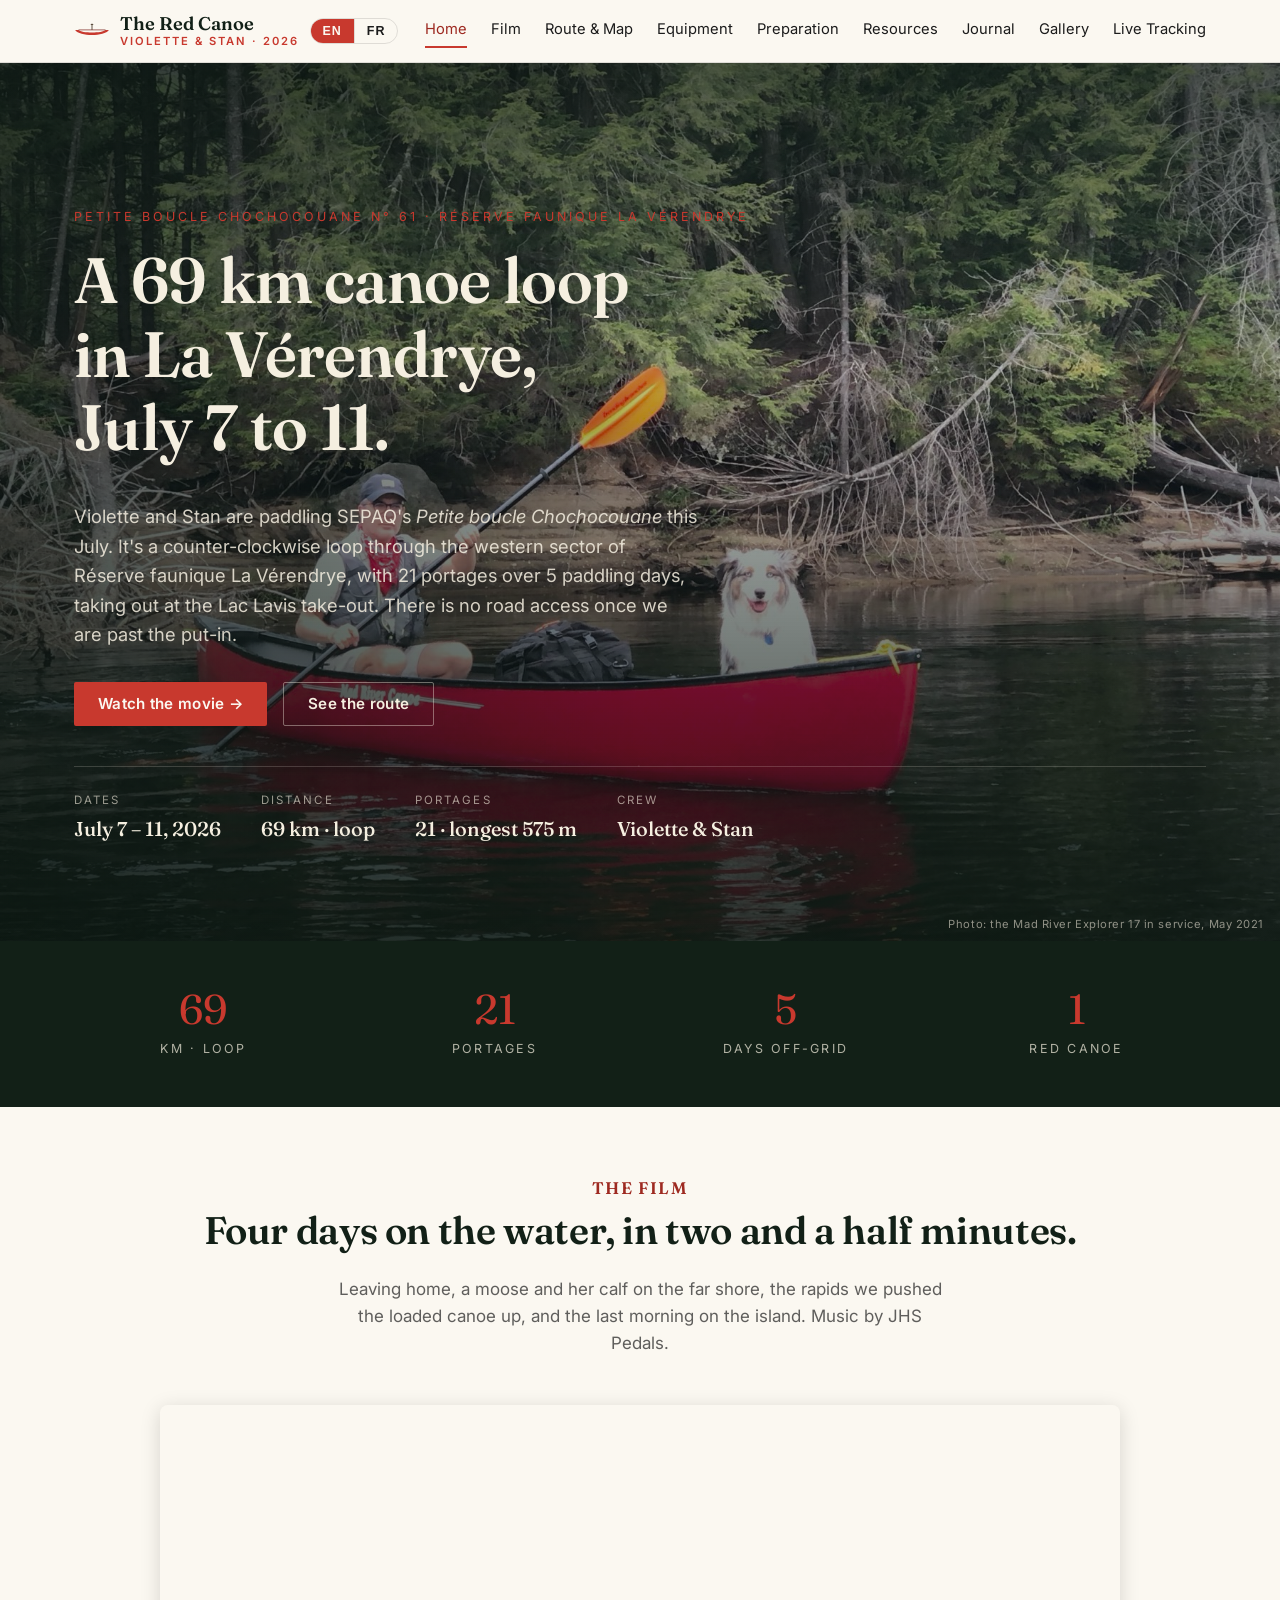
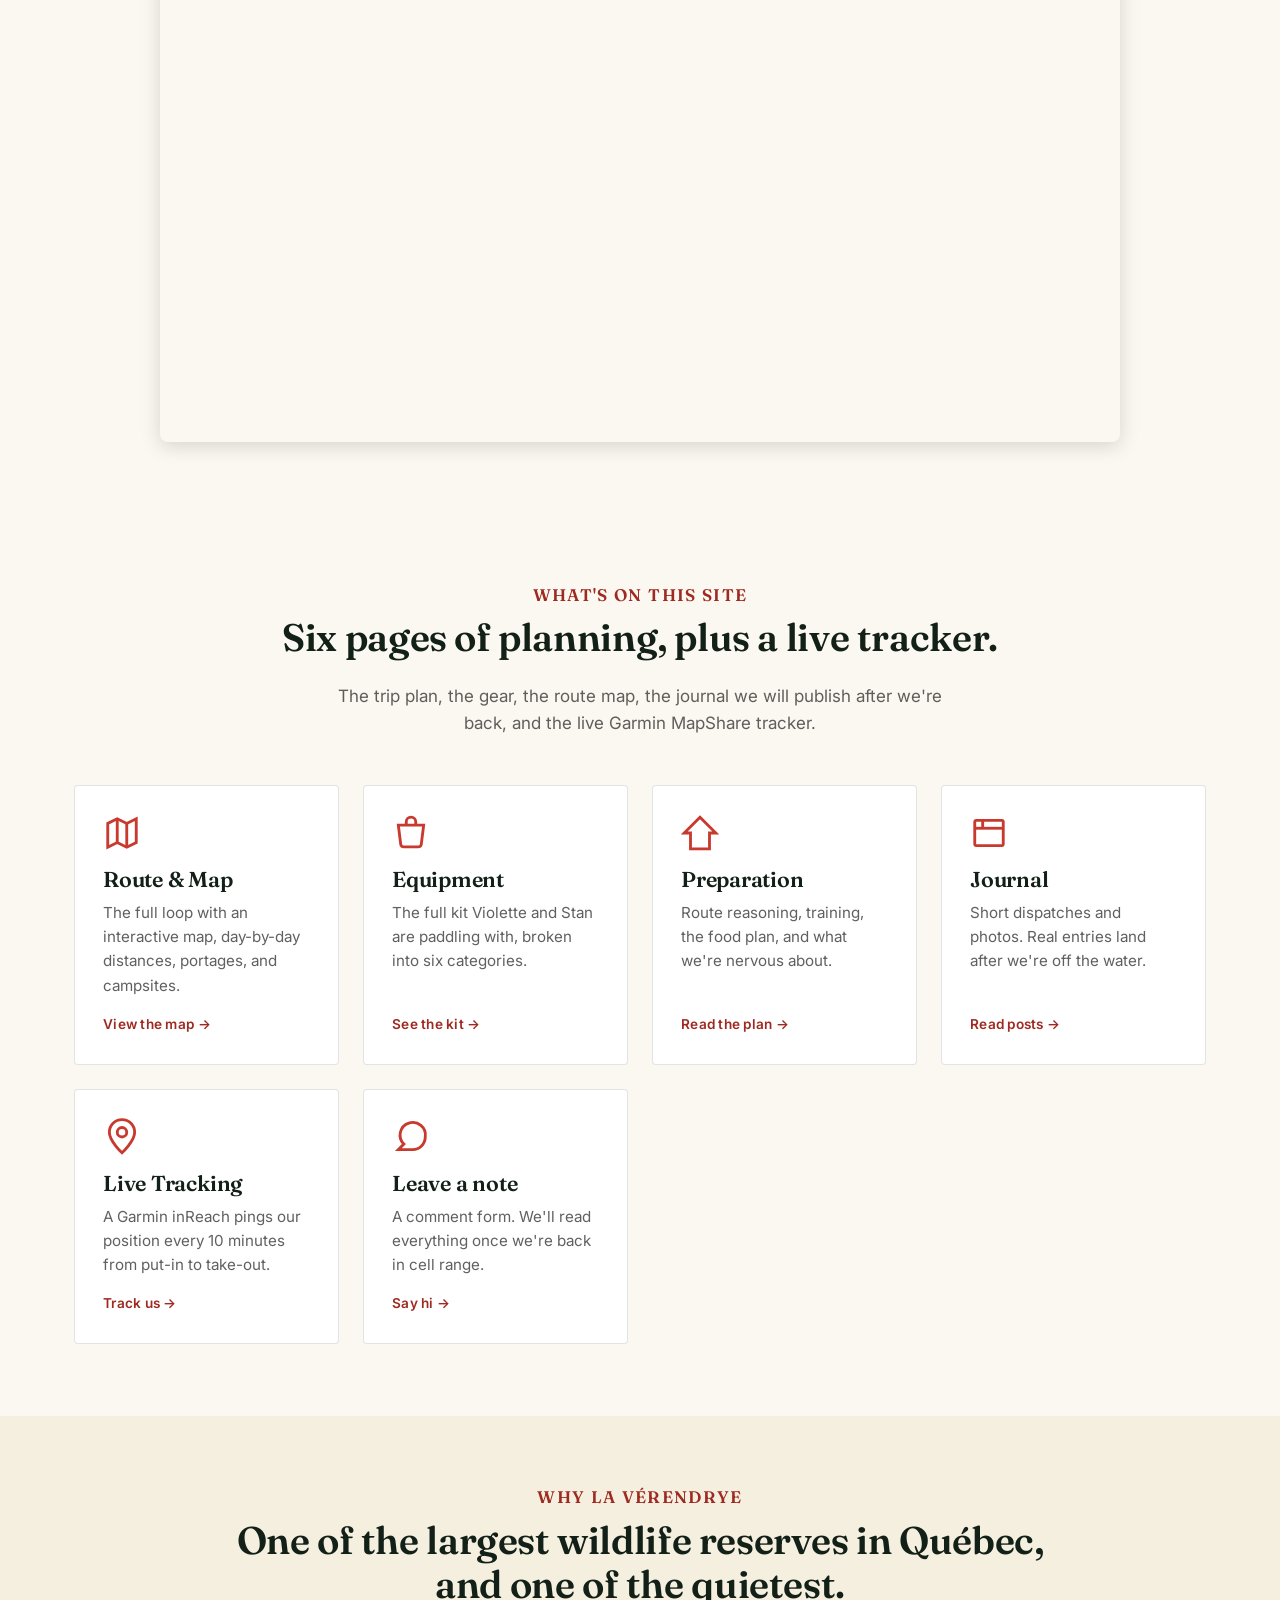
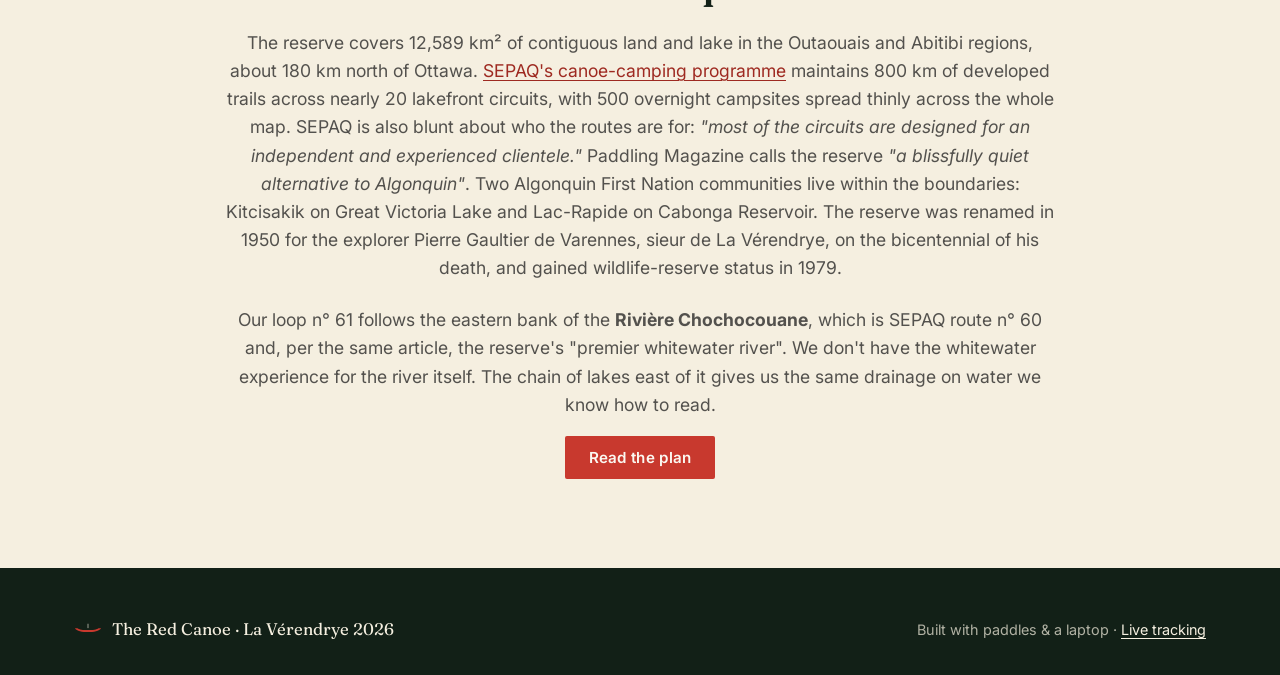
==== index.html @ a07b1cbf "Home: embed the trip film and lead with "Watch the movie" Add a "The film" section with the YouTube " ====
<!doctype html>
<html lang="en">
<head>
  <meta charset="utf-8">
  <meta name="viewport" content="width=device-width, initial-scale=1">
  <title>The Red Canoe · La Vérendrye 2026</title>
  <meta name="description" content="Violette and Stan paddle SEPAQ's Petite boucle Chochocouane n° 61 in Réserve faunique La Vérendrye, Québec. 5 days, July 7 to 11, 2026.">
  <meta name="theme-color" content="#1E3A2B">
  <meta name="author" content="Stan Berteloot">
  <meta name="robots" content="index, follow, max-image-preview:large">
  <link rel="canonical" href="https://canoe-verendrye.berteloot.org/">
  <meta name="follow.it-verification-code" content="9uNkaPYWXGVYUKmX0NuS"/>

  <!-- Open Graph -->
  <meta property="og:site_name" content="The Red Canoe">
  <meta property="og:title" content="The Red Canoe · La Vérendrye 2026">
  <meta property="og:description" content="Violette and Stan paddle SEPAQ's Petite boucle Chochocouane n° 61: a 69 km, 5-day canoe loop in Réserve faunique La Vérendrye, July 7–11, 2026.">
  <meta property="og:url" content="https://canoe-verendrye.berteloot.org/">
  <meta property="og:type" content="website">
  <meta property="og:locale" content="en_US">
  <meta property="og:image" content="https://canoe-verendrye.berteloot.org/assets/img/hero-mad-river.jpg">
  <meta property="og:image:alt" content="A red Mad River Explorer 17 canoe on a Québec lake at first light.">

  <!-- Twitter Card -->
  <meta name="twitter:card" content="summary_large_image">
  <meta name="twitter:title" content="The Red Canoe · La Vérendrye 2026">
  <meta name="twitter:description" content="Violette and Stan paddle SEPAQ's Petite boucle Chochocouane n° 61: a 69 km, 5-day canoe loop in Réserve faunique La Vérendrye, July 7–11, 2026.">
  <meta name="twitter:image" content="https://canoe-verendrye.berteloot.org/assets/img/hero-mad-river.jpg">

  <link rel="preconnect" href="https://fonts.googleapis.com">
  <link rel="preconnect" href="https://fonts.gstatic.com" crossorigin>
  <link href="https://fonts.googleapis.com/css2?family=Fraunces:opsz,wght@9..144,500;9..144,600&family=Inter:wght@400;500;600;700&display=swap" rel="stylesheet">
  <link rel="stylesheet" href="assets/css/main.css">

  <!-- Structured data: trip + website -->
  <script type="application/ld+json">
  {
    "@context": "https://schema.org",
    "@graph": [
      {
        "@type": "WebSite",
        "@id": "https://canoe-verendrye.berteloot.org/#website",
        "url": "https://canoe-verendrye.berteloot.org/",
        "name": "The Red Canoe",
        "description": "A 5-day canoe-camping trip on SEPAQ's Petite boucle Chochocouane n° 61, July 7–11, 2026.",
        "inLanguage": "en"
      },
      {
        "@type": "TouristTrip",
        "name": "Petite boucle Chochocouane n° 61",
        "description": "A 69 km, 5-day self-supported canoe loop on the Chochocouane River in Réserve faunique La Vérendrye, Québec.",
        "url": "https://canoe-verendrye.berteloot.org/",
        "image": "https://canoe-verendrye.berteloot.org/assets/img/hero-mad-river.jpg",
        "touristType": ["Canoe camper", "Wilderness paddler"],
        "startDate": "2026-07-07",
        "endDate": "2026-07-11",
        "subjectOf": {
          "@type": "CreativeWork",
          "url": "https://canoe-verendrye.berteloot.org/itinerary.html"
        },
        "itinerary": {
          "@type": "ItemList",
          "numberOfItems": 5,
          "itemListElement": [
            {"@type": "ListItem", "position": 1, "item": {"@type": "Place", "name": "Day 1 · Lac Rousine put-in"}},
            {"@type": "ListItem", "position": 2, "item": {"@type": "Place", "name": "Day 2 · Chochocouane River"}},
            {"@type": "ListItem", "position": 3, "item": {"@type": "Place", "name": "Day 3 · Mid-loop campsites"}},
            {"@type": "ListItem", "position": 4, "item": {"@type": "Place", "name": "Day 4 · Return reach"}},
            {"@type": "ListItem", "position": 5, "item": {"@type": "Place", "name": "Day 5 · take-out"}}
          ]
        },
        "location": {
          "@type": "Place",
          "name": "Réserve faunique La Vérendrye",
          "address": {
            "@type": "PostalAddress",
            "addressRegion": "QC",
            "addressCountry": "CA"
          },
          "geo": {
            "@type": "GeoCoordinates",
            "latitude": 47.45,
            "longitude": -76.95
          }
        },
        "provider": {
          "@type": "Organization",
          "name": "SEPAQ",
          "url": "https://www.sepaq.com/"
        }
      }
    ]
  }
  </script>
  <!-- Google tag (gtag.js) -->
  <script async src="https://www.googletagmanager.com/gtag/js?id=G-GXN3VF6T09"></script>
  <script>
    window.dataLayer = window.dataLayer || [];
    function gtag(){dataLayer.push(arguments);}
    gtag('js', new Date());
    gtag('config', 'G-GXN3VF6T09');
  </script>
</head>
<body>

<!-- ===================== NAV ===================== -->
<header class="nav">
  <div class="nav__inner">
    <a class="brand" href="index.html">
      <svg viewBox="0 0 64 32" aria-hidden="true">
        <path d="M2 14 C 10 26, 54 26, 62 14 L 56 14 C 50 20, 14 20, 8 14 Z" fill="#C8392E"/>
        <path d="M8 14 L 56 14" stroke="#7A1F18" stroke-width="1.2" fill="none"/>
        <path d="M32 4 L 32 14" stroke="#3a2a1a" stroke-width="1.4"/>
        <ellipse cx="32" cy="4" rx="2.5" ry="1" fill="#3a2a1a"/>
      </svg>
      <span class="brand__name">
        The Red Canoe
        <span class="brand__tag">Violette &amp; Stan · 2026</span>
      </span>
    </a>

    <div class="lang-toggle" role="group" aria-label="Language" translate="no">
      <button type="button" data-lang="en">EN</button>
      <button type="button" data-lang="fr">FR</button>
    </div>

    <button class="nav__toggle" aria-label="Menu" aria-expanded="false">☰</button>

    <nav class="nav__links">
      <a href="index.html">Home</a>
      <a href="index.html#film">Film</a>
      <a href="itinerary.html">Route &amp; Map</a>
      <a href="equipment.html">Equipment</a>
      <a href="preparation.html">Preparation</a>
      <a href="resources.html">Resources</a>
      <a href="journal.html">Journal</a>
      <a href="gallery.html">Gallery</a>
      <a href="tracking.html">Live Tracking</a>
    </nav>
  </div>
</header>

<!-- ===================== HERO ===================== -->
<section class="hero">
  <div class="container">
    <p class="hero__eyebrow">Petite boucle Chochocouane n° 61 · Réserve faunique La Vérendrye</p>
    <h1>A 69 km canoe loop in La Vérendrye, July 7 to 11.</h1>
    <p class="hero__lede">
      Violette and Stan are paddling SEPAQ's
      <em>Petite boucle Chochocouane</em> this July. It's a counter-clockwise loop
      through the western sector of Réserve faunique La Vérendrye, with 21 portages
      over 5 paddling days, taking out at the Lac Lavis take-out. There is no road
      access once we are past the put-in.
    </p>

    <div class="hero__cta">
      <a class="btn" href="#film">Watch the movie →</a>
      <a class="btn btn--ghost" href="itinerary.html">See the route</a>
    </div>

    <div class="hero__meta">
      <div><span>Dates</span><strong>July 7 – 11, 2026</strong></div>
      <div><span>Distance</span><strong>69 km · loop</strong></div>
      <div><span>Portages</span><strong>21 · longest 575 m</strong></div>
      <div><span>Crew</span><strong>Violette &amp; Stan</strong></div>
    </div>
  </div>

  <div class="hero__credit" translate="no">Photo: the Mad River Explorer 17 in service, May 2021</div>
</section>

<!-- ===================== STATS ===================== -->
<section class="stats">
  <div class="container">
    <div class="stats__grid">
      <div><div class="stat__num">69</div><div class="stat__label">km · loop</div></div>
      <div><div class="stat__num">21</div><div class="stat__label">portages</div></div>
      <div><div class="stat__num">5</div><div class="stat__label">days off-grid</div></div>
      <div><div class="stat__num">1</div><div class="stat__label">red canoe</div></div>
    </div>
  </div>
</section>

<!-- ===================== FILM ===================== -->
<section id="film">
  <div class="container">
    <div class="section-head">
      <h4>The film</h4>
      <h2>Four days on the water, in two and a half minutes.</h2>
      <p>Leaving home, a moose and her calf on the far shore, the rapids we pushed the loaded canoe up, and the last morning on the island. Music by JHS Pedals.</p>
    </div>
    <div style="position:relative;padding-bottom:56.25%;height:0;overflow:hidden;border-radius:8px;max-width:960px;margin:0 auto;box-shadow:0 4px 20px rgba(0,0,0,.15);">
      <iframe style="position:absolute;top:0;left:0;width:100%;height:100%;border:0;" src="https://www.youtube-nocookie.com/embed/F7FQE9ek2AI" title="La Vérendrye — Petite boucle Chochocouane, 4 days by canoe" allow="accelerometer; autoplay; clipboard-write; encrypted-media; gyroscope; picture-in-picture" allowfullscreen loading="lazy"></iframe>
    </div>
  </div>
</section>

<!-- ===================== FEATURES ===================== -->
<section>
  <div class="container">
    <div class="section-head">
      <h4>What's on this site</h4>
      <h2>Six pages of planning, plus a live tracker.</h2>
      <p>The trip plan, the gear, the route map, the journal we will publish after we're back, and the live Garmin MapShare tracker.</p>
    </div>

    <div class="cards">
      <a class="card" href="itinerary.html">
        <svg class="card__icon" viewBox="0 0 24 24" fill="none" stroke="currentColor" stroke-width="1.8"><path d="M9 3 L3 6 V21 L9 18 L15 21 L21 18 V3 L15 6 Z"/><path d="M9 3 V18"/><path d="M15 6 V21"/></svg>
        <h3>Route &amp; Map</h3>
        <p>The full loop with an interactive map, day-by-day distances, portages, and campsites.</p>
        <span class="card__arrow">View the map →</span>
      </a>

      <a class="card" href="equipment.html">
        <svg class="card__icon" viewBox="0 0 24 24" fill="none" stroke="currentColor" stroke-width="1.8"><path d="M4 7h16l-1.5 12a2 2 0 0 1-2 1.8H7.5a2 2 0 0 1-2-1.8L4 7Z"/><path d="M9 7V5a3 3 0 0 1 6 0v2"/></svg>
        <h3>Equipment</h3>
        <p>The full kit Violette and Stan are paddling with, broken into six categories.</p>
        <span class="card__arrow">See the kit →</span>
      </a>

      <a class="card" href="preparation.html">
        <svg class="card__icon" viewBox="0 0 24 24" fill="none" stroke="currentColor" stroke-width="1.8"><path d="M12 2 L2 12 H6 V22 H18 V12 H22 Z"/></svg>
        <h3>Preparation</h3>
        <p>Route reasoning, training, the food plan, and what we're nervous about.</p>
        <span class="card__arrow">Read the plan →</span>
      </a>

      <a class="card" href="journal.html">
        <svg class="card__icon" viewBox="0 0 24 24" fill="none" stroke="currentColor" stroke-width="1.8"><rect x="3" y="4" width="18" height="16" rx="1"/><path d="M3 9 H21"/><path d="M8 4 V9"/></svg>
        <h3>Journal</h3>
        <p>Short dispatches and photos. Real entries land after we're off the water.</p>
        <span class="card__arrow">Read posts →</span>
      </a>

      <a class="card" href="tracking.html">
        <svg class="card__icon" viewBox="0 0 24 24" fill="none" stroke="currentColor" stroke-width="1.8"><path d="M12 22s8-7.5 8-13a8 8 0 1 0 -16 0c0 5.5 8 13 8 13Z"/><circle cx="12" cy="9" r="3"/></svg>
        <h3>Live Tracking</h3>
        <p>A Garmin inReach pings our position every 10 minutes from put-in to take-out.</p>
        <span class="card__arrow">Track us →</span>
      </a>

      <a class="card" href="tracking.html#comments">
        <svg class="card__icon" viewBox="0 0 24 24" fill="none" stroke="currentColor" stroke-width="1.8"><path d="M21 12a8 8 0 0 1 -8 8 H4 l3.5 -3.5 A8 8 0 1 1 21 12Z"/></svg>
        <h3>Leave a note</h3>
        <p>A comment form. We'll read everything once we're back in cell range.</p>
        <span class="card__arrow">Say hi →</span>
      </a>
    </div>
  </div>
</section>

<!-- ===================== TEASER ===================== -->
<section style="background:var(--birch);">
  <div class="container container--text" style="text-align:center;">
    <h4>Why La Vérendrye</h4>
    <h2>One of the largest wildlife reserves in Québec, and one of the quietest.</h2>
    <p style="font-size:1.1rem; color:rgba(28,28,28,0.75);">
      The reserve covers 12,589 km² of contiguous land and lake in the Outaouais and
      Abitibi regions, about 180 km north of Ottawa.
      <a href="https://www.sepaq.com/rf/lvy/canot-camping/index.dot" target="_blank" rel="noopener">SEPAQ's canoe-camping programme</a>
      maintains 800 km of developed trails across nearly 20 lakefront circuits, with
      500 overnight campsites spread thinly across the whole map. SEPAQ is also blunt
      about who the routes are for: <em>"most of the circuits are designed for an
      independent and experienced clientele."</em> Paddling Magazine calls the reserve
      <em>"a blissfully quiet alternative to Algonquin"</em>. Two Algonquin First
      Nation communities live within the boundaries: Kitcisakik on Great Victoria
      Lake and Lac-Rapide on Cabonga Reservoir. The reserve was renamed in 1950 for the
      explorer Pierre Gaultier de Varennes, sieur de La Vérendrye, on the
      bicentennial of his death, and gained wildlife-reserve status in 1979.
    </p>
    <p style="font-size:1.1rem; color:rgba(28,28,28,0.75); margin-top:1.5rem;">
      Our loop n° 61 follows the eastern bank of the <strong>Rivière Chochocouane</strong>,
      which is SEPAQ route n° 60 and, per the same article, the reserve's
      "premier whitewater river". We don't have the whitewater experience for the
      river itself. The chain of lakes east of it gives us the same drainage on
      water we know how to read.
    </p>
    <p><a class="btn" href="preparation.html">Read the plan</a></p>
  </div>
</section>

<!-- ===================== FOOTER ===================== -->
<footer class="footer">
  <div class="container footer__inner">
    <div class="footer__brand">
      <svg viewBox="0 0 64 32" aria-hidden="true">
        <path d="M2 14 C 10 26, 54 26, 62 14 L 56 14 C 50 20, 14 20, 8 14 Z" fill="#C8392E"/>
        <path d="M32 4 L 32 14" stroke="#F5EFE0" stroke-width="1.4"/>
      </svg>
      <span>The Red Canoe · La Vérendrye 2026</span>
    </div>
    <div>
      Built with paddles &amp; a laptop · <a href="tracking.html">Live tracking</a>
    </div>
  </div>
</footer>

<script src="assets/js/main.js"></script>

<!-- Subscribe popup -->
<div class="subscribe-popup" id="subscribe-popup" role="dialog" aria-modal="true" aria-label="Follow the trip">
  <div class="subscribe-popup__box">
    <button class="subscribe-popup__close" aria-label="Close">&#215;</button>
    <p class="subscribe-popup__eyebrow">The Red Canoe · Jul 7–11</p>
    <h2 class="subscribe-popup__title">Follow the trip by email</h2>
    <p class="subscribe-popup__sub">Get each satellite dispatch delivered to your inbox. Free, no spam.</p>
    <form class="subscribe-popup__form" action="https://api.follow.it/subscription-form/[base64]/8" method="post">
      <input type="email" name="email" required placeholder="your@email.com">
      <button type="submit">Subscribe</button>
    </form>
    <button class="subscribe-popup__skip" id="popup-skip">No thanks</button>
  </div>
</div>

<script>
(function () {
  var KEY = 'rc_popup_dismissed';
  var popup = document.getElementById('subscribe-popup');
  if (!popup || sessionStorage.getItem(KEY)) return;

  function close() {
    popup.classList.remove('is-open');
    sessionStorage.setItem(KEY, '1');
  }

  setTimeout(function () {
    popup.classList.add('is-open');
  }, 8000);

  popup.querySelector('.subscribe-popup__close').addEventListener('click', close);
  popup.querySelector('#popup-skip').addEventListener('click', close);
  popup.addEventListener('click', function (e) { if (e.target === popup) close(); });
  document.addEventListener('keydown', function (e) {
    if (e.key === 'Escape' && popup.classList.contains('is-open')) close();
  });
  popup.querySelector('form').addEventListener('submit', function () {
    sessionStorage.setItem(KEY, '1');
    setTimeout(close, 1500);
  });
}());
</script>

<div id="google_translate_element" aria-hidden="true"></div>
<script src="//translate.google.com/translate_a/element.js?cb=googleTranslateElementInit" defer></script>
</body>
</html>
---- assets/css/main.css ----
/* ============================================================
   Red Canoe — La Vérendrye Expedition
   Brand palette + base styles
   ============================================================ */

:root {
  --canoe-red:      #C8392E;
  --canoe-red-dark: #9E2A21;
  --forest:         #1E3A2B;
  --forest-dark:    #122017;
  --lake:           #2C5F7C;
  --lake-light:     #6FA2BE;
  --birch:          #F5EFE0;
  --birch-dark:     #E8DFC8;
  --charcoal:       #1C1C1C;
  --paper:          #FBF8F1;
  --rule:           rgba(28, 28, 28, 0.12);

  --serif: "Fraunces", "Cormorant Garamond", Georgia, serif;
  --sans:  "Inter", -apple-system, BlinkMacSystemFont, "Segoe UI", sans-serif;

  --w-narrow: 720px;
  --w-text:   880px;
  --w-wide:   1180px;
}

* { box-sizing: border-box; }

html { scroll-behavior: smooth; }

body {
  margin: 0;
  font-family: var(--sans);
  font-size: 17px;
  line-height: 1.6;
  color: var(--charcoal);
  background: var(--paper);
  -webkit-font-smoothing: antialiased;
}

h1, h2, h3, h4 {
  font-family: var(--serif);
  font-weight: 600;
  color: var(--forest-dark);
  letter-spacing: -0.01em;
  line-height: 1.15;
  margin: 0 0 0.6em;
}

h1 { font-size: clamp(2.4rem, 5vw, 4rem); }
h2 { font-size: clamp(1.8rem, 3vw, 2.6rem); }
h3 { font-size: 1.35rem; }
h4 { font-size: 1.05rem; text-transform: uppercase; letter-spacing: 0.08em; color: var(--canoe-red-dark); }

p { margin: 0 0 1em; }

a {
  color: var(--canoe-red-dark);
  text-decoration-thickness: 1px;
  text-underline-offset: 3px;
}
a:hover { color: var(--canoe-red); }

img { max-width: 100%; display: block; }

hr {
  border: 0;
  border-top: 1px solid var(--rule);
  margin: 3rem 0;
}

/* ---------- Layout ---------- */

.container {
  width: 100%;
  max-width: var(--w-wide);
  margin: 0 auto;
  padding: 0 1.5rem;
}

.container--text   { max-width: var(--w-text); }
.container--narrow { max-width: var(--w-narrow); }

section { padding: 4.5rem 0; }

/* ---------- Top nav ---------- */

.nav {
  position: sticky;
  top: 0;
  z-index: 30;
  background: rgba(251, 248, 241, 0.92);
  backdrop-filter: saturate(180%) blur(8px);
  border-bottom: 1px solid var(--rule);
}

.nav__inner {
  display: flex;
  align-items: center;
  justify-content: space-between;
  padding: 0.9rem 1.5rem;
  max-width: var(--w-wide);
  margin: 0 auto;
}

.brand {
  display: flex;
  align-items: center;
  gap: 0.6rem;
  font-family: var(--serif);
  font-size: 1.15rem;
  font-weight: 600;
  color: var(--forest-dark);
  text-decoration: none;
}

.brand svg { width: 36px; height: auto; }
.brand__name { line-height: 1; }
.brand__tag  { display: block; font-family: var(--sans); font-size: 0.7rem; letter-spacing: 0.18em; text-transform: uppercase; color: var(--canoe-red); margin-top: 2px; }

.nav__links {
  display: flex;
  gap: 1.5rem;
  align-items: center;
}

.nav__links a {
  font-size: 0.92rem;
  color: var(--charcoal);
  text-decoration: none;
  padding: 0.25rem 0;
  border-bottom: 2px solid transparent;
}
.nav__links a:hover,
.nav__links a.is-active {
  color: var(--canoe-red-dark);
  border-bottom-color: var(--canoe-red);
}

.nav__toggle {
  display: none;
  background: none;
  border: 0;
  font-size: 1.5rem;
  cursor: pointer;
  color: var(--forest-dark);
}

/* ---------- Language toggle (Google Translate) ---------- */

.lang-toggle {
  display: inline-flex;
  align-items: stretch;
  border: 1px solid var(--rule);
  border-radius: 999px;
  overflow: hidden;
  margin-right: 1rem;
  font-family: var(--sans);
}
.lang-toggle button {
  appearance: none;
  background: transparent;
  border: 0;
  padding: 0.35rem 0.75rem;
  font-size: 0.78rem;
  font-weight: 600;
  letter-spacing: 0.08em;
  color: var(--charcoal);
  cursor: pointer;
  line-height: 1;
}
.lang-toggle button + button { border-left: 1px solid var(--rule); }
.lang-toggle button.is-active {
  background: var(--canoe-red);
  color: var(--paper);
}
.lang-toggle button:hover:not(.is-active) {
  background: var(--birch-dark);
}

/* Hide Google Translate's auto-injected UI */
#google_translate_element {
  position: absolute !important;
  left: -9999px !important;
  top: -9999px !important;
}
.goog-te-banner-frame.skiptranslate,
.goog-te-banner-frame,
.goog-te-gadget-icon,
.goog-logo-link,
.goog-te-balloon-frame { display: none !important; }
body { top: 0 !important; position: static !important; }
.goog-tooltip, .goog-tooltip:hover, .goog-text-highlight {
  background: none !important;
  box-shadow: none !important;
}
font[style*="background"] { background: transparent !important; }

@media (max-width: 720px) {
  .nav__toggle { display: block; }
  .nav__links {
    position: absolute;
    top: 100%; left: 0; right: 0;
    flex-direction: column;
    gap: 0;
    background: var(--paper);
    border-bottom: 1px solid var(--rule);
    padding: 0.5rem 1.5rem 1rem;
    display: none;
  }
  .nav__links.is-open { display: flex; }
  .nav__links a { padding: 0.6rem 0; border-bottom: 1px solid var(--rule); }
}

/* ---------- Hero ---------- */

.hero {
  position: relative;
  background: var(--forest);
  color: var(--birch);
  overflow: hidden;
  padding: 9rem 0 6rem;
  isolation: isolate;
  min-height: 70vh;
  display: flex;
  align-items: center;
}

/* Photo background */
.hero::before {
  content: "";
  position: absolute;
  inset: 0;
  background-image: url("../img/hero-mad-river.jpg");
  background-size: cover;
  background-position: center 55%;
  z-index: -2;
}

/* Readability gradient over the photo */
.hero::after {
  content: "";
  position: absolute;
  inset: 0;
  background:
    linear-gradient(180deg, rgba(10, 22, 16, 0.7) 0%, rgba(10, 22, 16, 0.25) 35%, rgba(10, 22, 16, 0.85) 100%),
    linear-gradient(90deg, rgba(10, 22, 16, 0.55) 0%, rgba(10, 22, 16, 0.0) 50%);
  z-index: -1;
}

/* Photo credit */
.hero__credit {
  position: absolute;
  right: 1rem;
  bottom: 0.5rem;
  font-size: 0.7rem;
  color: rgba(245, 239, 224, 0.55);
  letter-spacing: 0.05em;
  z-index: 1;
}
.hero__credit a { color: inherit; text-decoration: none; }
.hero__credit a:hover { color: var(--birch); }

.hero h1 {
  color: var(--birch);
  max-width: 14ch;
}

.hero__eyebrow {
  font-family: var(--sans);
  font-size: 0.78rem;
  letter-spacing: 0.24em;
  text-transform: uppercase;
  color: var(--canoe-red);
  margin-bottom: 1rem;
}

.hero__lede {
  max-width: 52ch;
  font-size: 1.15rem;
  color: rgba(245, 239, 224, 0.85);
}

.hero__meta {
  display: flex;
  flex-wrap: wrap;
  gap: 1.5rem 2.5rem;
  margin-top: 2.5rem;
  padding-top: 1.5rem;
  border-top: 1px solid rgba(245,239,224,0.18);
}

.hero__meta div span {
  display: block;
  font-size: 0.72rem;
  letter-spacing: 0.18em;
  text-transform: uppercase;
  color: rgba(245,239,224,0.6);
  margin-bottom: 0.25rem;
}
.hero__meta div strong {
  font-family: var(--serif);
  font-weight: 500;
  font-size: 1.25rem;
  color: var(--birch);
}

/* ---------- Buttons ---------- */

.btn {
  display: inline-flex;
  align-items: center;
  gap: 0.5rem;
  background: var(--canoe-red);
  color: var(--paper);
  border: 0;
  padding: 0.85rem 1.5rem;
  font: 600 0.95rem/1 var(--sans);
  letter-spacing: 0.02em;
  text-decoration: none;
  border-radius: 2px;
  cursor: pointer;
  transition: transform 0.15s ease, background 0.2s ease;
}
.btn:hover { background: var(--canoe-red-dark); transform: translateY(-1px); color: var(--paper); }
.btn--ghost {
  background: transparent;
  color: var(--birch);
  border: 1px solid rgba(245,239,224,0.4);
}
.btn--ghost:hover { background: rgba(245,239,224,0.08); color: var(--birch); }

.hero__cta { margin-top: 2rem; display: flex; gap: 1rem; flex-wrap: wrap; }

/* ---------- Section header ---------- */

.section-head {
  text-align: center;
  margin-bottom: 3rem;
}
.section-head h4 { color: var(--canoe-red-dark); }
.section-head p  { max-width: 56ch; margin: 0 auto; color: rgba(28,28,28,0.7); }

/* ---------- Feature grid (homepage cards) ---------- */

.cards {
  display: grid;
  grid-template-columns: repeat(auto-fit, minmax(240px, 1fr));
  gap: 1.5rem;
}

.card {
  background: #fff;
  border: 1px solid var(--rule);
  border-radius: 4px;
  padding: 1.75rem;
  transition: transform 0.2s ease, box-shadow 0.2s ease;
  text-decoration: none;
  color: inherit;
  display: flex;
  flex-direction: column;
}
.card:hover { transform: translateY(-3px); box-shadow: 0 8px 24px rgba(28,28,28,0.08); color: inherit; }

.card__icon {
  width: 38px; height: 38px;
  color: var(--canoe-red);
  margin-bottom: 1rem;
}
.card h3 { margin-bottom: 0.5rem; }
.card p { color: rgba(28,28,28,0.7); margin-bottom: 1rem; font-size: 0.95rem; }
.card__arrow {
  margin-top: auto;
  font-size: 0.85rem;
  font-weight: 600;
  color: var(--canoe-red-dark);
  letter-spacing: 0.02em;
}

/* ---------- Map ---------- */

#map {
  height: 540px;
  width: 100%;
  border-radius: 4px;
  border: 1px solid var(--rule);
  background: #d8e6e3;
}

/* Official SEPAQ map figure */
.sepaq-map {
  margin: 0;
  padding: 0;
}
.sepaq-map img {
  width: 100%;
  height: auto;
  border: 1px solid var(--rule);
  border-radius: 4px;
  background: #fff;
  display: block;
}
.sepaq-map figcaption {
  margin-top: 0.75rem;
  font-size: 0.85rem;
  color: rgba(28, 28, 28, 0.6);
  line-height: 1.5;
}
.sepaq-map figcaption a { color: var(--canoe-red-dark); }

.map-legend {
  display: flex;
  flex-wrap: wrap;
  gap: 1.5rem;
  margin-top: 1.5rem;
  font-size: 0.9rem;
  color: rgba(28,28,28,0.7);
}
.map-legend span {
  display: inline-flex;
  align-items: center;
  gap: 0.5rem;
}
.map-legend i {
  display: inline-block;
  width: 14px; height: 14px;
  border-radius: 50%;
  background: var(--canoe-red);
}
.map-legend i.portage { background: #6a4a2a; border-radius: 2px; transform: rotate(45deg); }
.map-legend i.camp    { background: var(--forest); }
.map-legend i.route   { width: 26px; height: 3px; border-radius: 0; background: var(--canoe-red); }

/* ---------- Day-by-day route ---------- */

.days {
  display: grid;
  gap: 1.25rem;
  margin-top: 2rem;
}
.day {
  display: grid;
  grid-template-columns: 90px 1fr;
  gap: 1.25rem;
  align-items: start;
  border-left: 3px solid var(--canoe-red);
  padding: 1rem 0 1rem 1.25rem;
  background: #fff;
  border-radius: 0 4px 4px 0;
  border-top: 1px solid var(--rule);
  border-right: 1px solid var(--rule);
  border-bottom: 1px solid var(--rule);
}
.day__no {
  font-family: var(--serif);
  font-size: 2.4rem;
  color: var(--canoe-red);
  line-height: 1;
}
.day__no small {
  display: block;
  font-family: var(--sans);
  font-size: 0.7rem;
  letter-spacing: 0.18em;
  text-transform: uppercase;
  color: rgba(28,28,28,0.5);
  margin-top: 0.3rem;
}
.day h3 { margin-bottom: 0.3rem; }
.day__meta {
  display: flex;
  flex-wrap: wrap;
  gap: 0.5rem 1.25rem;
  font-size: 0.85rem;
  color: rgba(28,28,28,0.6);
  margin-bottom: 0.6rem;
}
.day__meta span::before { content: "·"; margin-right: 0.4rem; color: var(--canoe-red); font-weight: 700; }
.day__meta span:first-child::before { content: ""; margin: 0; }
.day__stats {
  margin: 0 0 0.4rem;
  font-size: 0.8rem;
  color: var(--canoe-red-dark);
  font-variant-numeric: tabular-nums;
}
.day__photos {
  display: flex;
  gap: 0.5rem;
  margin-top: 0.75rem;
}
.day__photos a {
  display: block;
  height: 84px;
  border-radius: 4px;
  overflow: hidden;
  flex: 0 0 auto;
}
.day__photos img {
  height: 84px;
  width: auto;
  display: block;
  object-fit: cover;
  transition: transform 0.25s ease;
}
.day__photos a:hover img { transform: scale(1.06); }

/* ---------- Equipment ---------- */

.kit {
  display: grid;
  grid-template-columns: repeat(auto-fit, minmax(280px, 1fr));
  gap: 2rem;
}
.kit__group {
  background: #fff;
  border: 1px solid var(--rule);
  border-radius: 4px;
  padding: 1.75rem;
}
.kit__group h3 {
  display: flex;
  align-items: center;
  gap: 0.6rem;
  margin-bottom: 1rem;
  padding-bottom: 0.75rem;
  border-bottom: 2px solid var(--canoe-red);
}
.kit__group h3 svg { width: 22px; height: 22px; color: var(--canoe-red); }
.kit__group ul {
  list-style: none;
  padding: 0;
  margin: 0;
}
.kit__group li {
  display: flex;
  justify-content: space-between;
  padding: 0.5rem 0;
  border-bottom: 1px dashed var(--rule);
  font-size: 0.95rem;
}
.kit__group li:last-child { border-bottom: 0; }
.kit__group li span { color: rgba(28,28,28,0.5); font-size: 0.85rem; }

/* ---------- Journal / posts ---------- */

.posts {
  display: grid;
  grid-template-columns: repeat(auto-fit, minmax(300px, 1fr));
  gap: 2rem;
}
.post {
  background: #fff;
  border: 1px solid var(--rule);
  border-radius: 4px;
  overflow: hidden;
  display: flex;
  flex-direction: column;
}
.post__cover {
  aspect-ratio: 4 / 3;
  background: linear-gradient(135deg, var(--lake), var(--forest));
  position: relative;
  overflow: hidden;
  color: rgba(255,255,255,0.4);
  display: flex;
  align-items: center;
  justify-content: center;
  font-family: var(--serif);
  font-size: 1.2rem;
}
.post__cover svg { width: 64px; height: 64px; opacity: 0.4; }
.post__body { padding: 1.5rem; }
.post__date {
  font-size: 0.78rem;
  letter-spacing: 0.18em;
  text-transform: uppercase;
  color: var(--canoe-red-dark);
  margin-bottom: 0.5rem;
}
.post h3 { margin-bottom: 0.5rem; }
.post p { color: rgba(28,28,28,0.7); font-size: 0.95rem; margin: 0; }

/* ---------- Live dispatches (inReach -> Pierre -> journal) ---------- */

.dispatches-wrap {
  margin: 0 0 3rem 0;
  padding: 1.5rem 1.75rem;
  background: #fff;
  border: 1px solid var(--rule);
  border-left: 4px solid var(--canoe-red);
  border-radius: 4px;
}
.dispatches__title {
  font-family: var(--serif);
  font-size: 1.4rem;
  margin: 0 0 0.25rem 0;
}
.dispatches__sub {
  font-size: 0.85rem;
  color: rgba(28,28,28,0.5);
  margin: 0 0 1.25rem 0;
  font-style: italic;
}
.dispatches__empty {
  color: rgba(28,28,28,0.55);
  font-style: italic;
  margin: 0;
}
.dispatches {
  list-style: none;
  margin: 0;
  padding: 0;
}
.dispatch {
  padding: 1rem 0;
  border-top: 1px dashed var(--rule);
}
.dispatch:first-child { border-top: none; padding-top: 0.25rem; }
.dispatch__date {
  display: block;
  font-size: 0.72rem;
  letter-spacing: 0.18em;
  text-transform: uppercase;
  color: var(--canoe-red-dark);
  margin-bottom: 0.35rem;
}
.dispatch__body {
  margin: 0;
  font-size: 1rem;
  white-space: pre-wrap;
}
.dispatch__loc {
  display: inline-block;
  margin-top: 0.35rem;
  font-size: 0.82rem;
  color: rgba(28,28,28,0.6);
  text-decoration: none;
  border-bottom: 1px dotted rgba(28,28,28,0.3);
}
.dispatch__loc:hover { color: var(--canoe-red-dark); }

/* ---------- Resources ---------- */

.res-list {
  list-style: none;
  margin: 0 0 2rem;
  padding: 0;
}
.res-item {
  padding: 1rem 0;
  border-top: 1px solid var(--rule);
}
.res-item:first-child { border-top: none; padding-top: 0; }
.res-item__head {
  display: flex;
  align-items: baseline;
  gap: 0.6rem;
  flex-wrap: wrap;
  margin-bottom: 0.25rem;
}
.res-item__head a,
.res-item__head span:not(.res-tag) {
  font-weight: 600;
  font-size: 1rem;
  color: var(--forest-dark);
}
.res-item__head a { text-decoration-thickness: 1px; text-underline-offset: 3px; }
.res-item__head a:hover { color: var(--canoe-red); }
.res-tag {
  display: inline-block;
  font-size: 0.68rem;
  font-weight: 700;
  letter-spacing: 0.08em;
  text-transform: uppercase;
  padding: 0.15em 0.55em;
  border-radius: 3px;
  white-space: nowrap;
  flex-shrink: 0;
}
.res-tag--web      { background: #E8F0FB; color: #2256A8; }
.res-tag--pdf      { background: #FDE8E6; color: #9E2A21; }
.res-tag--community{ background: #FFF3E0; color: #9A5B00; }
.res-tag--video    { background: #FCE8E8; color: #B71C1C; }
.res-note {
  margin: 0;
  font-size: 0.92rem;
  color: rgba(28,28,28,0.65);
  line-height: 1.55;
}
.res-ruling {
  font-family: var(--sans);
  font-size: 0.85rem;
  font-weight: 400;
  color: rgba(28,28,28,0.45);
  font-style: italic;
}
.res-context {
  font-size: 0.92rem;
  color: rgba(28,28,28,0.6);
  font-style: italic;
  margin: -0.5rem 0 1rem;
}

/* ---------- Tracking + comments ---------- */

.tracker {
  background: #fff;
  border: 1px solid var(--rule);
  border-radius: 4px;
  overflow: hidden;
}
.tracker__embed {
  aspect-ratio: 16 / 10;
  background: #e8eeef;
  position: relative;
  display: flex;
  align-items: center;
  justify-content: center;
  text-align: center;
  padding: 2rem;
  color: rgba(28,28,28,0.5);
}
.tracker__embed iframe {
  position: absolute;
  inset: 0;
  width: 100%;
  height: 100%;
  border: 0;
}
.tracker__placeholder {
  max-width: 36ch;
}
.tracker__placeholder svg {
  width: 48px;
  height: 48px;
  color: var(--canoe-red);
  margin: 0 auto 1rem;
  display: block;
}

.comments {
  margin-top: 3rem;
}
.comments__form {
  background: #fff;
  border: 1px solid var(--rule);
  border-radius: 4px;
  padding: 1.75rem;
  display: grid;
  gap: 0.9rem;
}
.comments__form label {
  font-size: 0.78rem;
  letter-spacing: 0.12em;
  text-transform: uppercase;
  color: rgba(28,28,28,0.6);
  font-weight: 600;
}
.comments__form input,
.comments__form textarea {
  width: 100%;
  font: inherit;
  padding: 0.7rem 0.85rem;
  border: 1px solid var(--rule);
  border-radius: 3px;
  background: var(--paper);
  color: var(--charcoal);
}
.comments__form input:focus,
.comments__form textarea:focus {
  outline: 2px solid var(--canoe-red);
  outline-offset: 1px;
  border-color: var(--canoe-red);
}
.comments__form textarea { min-height: 120px; resize: vertical; }

.input-reveal { position: relative; }
.input-reveal input { padding-right: 2.6rem; }
.input-reveal__toggle {
  position: absolute;
  right: 0.6rem;
  top: 50%;
  transform: translateY(-50%);
  background: none;
  border: none;
  cursor: pointer;
  padding: 0.25rem;
  color: rgba(28,28,28,0.45);
  line-height: 0;
  display: flex;
  align-items: center;
}
.input-reveal__toggle:hover { color: var(--charcoal); }
.input-reveal__toggle svg { width: 18px; height: 18px; }
.input-reveal__toggle .icon-eye-closed { display: none; }
.input-reveal__toggle[aria-pressed="true"] .icon-eye-open { display: none; }
.input-reveal__toggle[aria-pressed="true"] .icon-eye-closed { display: block; }
.comments__note {
  font-size: 0.82rem;
  color: rgba(28,28,28,0.55);
  margin: 0;
}
.comments__note strong { color: var(--canoe-red-dark); }

.comments__alt {
  margin-top: 1.25rem;
  font-size: 0.85rem;
  color: rgba(28,28,28,0.6);
}
.comments__alt a { color: inherit; text-decoration: underline; }

.comments__list {
  margin-top: 2rem;
  display: grid;
  gap: 1rem;
}
.comment {
  background: #fff;
  border: 1px solid var(--rule);
  border-left: 3px solid var(--canoe-red);
  border-radius: 0 4px 4px 0;
  padding: 1.25rem 1.5rem;
}
.comment__head {
  display: flex;
  justify-content: space-between;
  margin-bottom: 0.5rem;
  font-size: 0.85rem;
}
.comment__author { font-weight: 600; color: var(--forest-dark); }
.comment__date   { color: rgba(28,28,28,0.5); }
.comment__body   { margin: 0; color: rgba(28,28,28,0.85); }

/* ---------- Stats strip ---------- */

.stats {
  background: var(--forest-dark);
  color: var(--birch);
  padding: 3rem 0;
}
.stats__grid {
  display: grid;
  grid-template-columns: repeat(auto-fit, minmax(160px, 1fr));
  gap: 2rem;
  text-align: center;
}
.stat__num {
  font-family: var(--serif);
  font-size: 2.6rem;
  color: var(--canoe-red);
  line-height: 1;
}
.stat__label {
  font-size: 0.78rem;
  letter-spacing: 0.18em;
  text-transform: uppercase;
  color: rgba(245,239,224,0.7);
  margin-top: 0.5rem;
}

/* ---------- Callouts ---------- */

.callout {
  background: var(--birch);
  border-left: 4px solid var(--canoe-red);
  padding: 1.5rem 1.75rem;
  border-radius: 0 4px 4px 0;
  margin: 2rem 0;
}
.callout h4 { margin-bottom: 0.5rem; }
.callout p:last-child { margin: 0; }

/* ---------- Prose page ---------- */

.prose h2 { margin-top: 2.5rem; }
.prose h3 { margin-top: 2rem; color: var(--forest-dark); }
.prose ul, .prose ol { padding-left: 1.5rem; }
.prose li { margin-bottom: 0.4rem; }
.prose blockquote {
  border-left: 3px solid var(--canoe-red);
  padding: 0.5rem 1.25rem;
  margin: 1.5rem 0;
  font-family: var(--serif);
  font-style: italic;
  font-size: 1.15rem;
  color: var(--forest-dark);
}

/* ---------- Footer ---------- */

.footer {
  background: var(--forest-dark);
  color: rgba(245,239,224,0.7);
  padding: 3rem 0 2rem;
  font-size: 0.9rem;
}
.footer__inner {
  display: flex;
  justify-content: space-between;
  align-items: center;
  flex-wrap: wrap;
  gap: 1rem;
}
.footer a { color: var(--birch); }
.footer__brand {
  display: flex;
  align-items: center;
  gap: 0.6rem;
  font-family: var(--serif);
  color: var(--birch);
  font-size: 1.05rem;
}
.footer__brand svg { width: 28px; }

/* ---------- Photo gallery ---------- */

.gallery {
  columns: 3 260px;
  column-gap: 0.75rem;
  margin-top: 2rem;
}
.gallery__day {
  column-span: all;
  margin: 1.5rem 0 0.75rem;
  padding-bottom: 0.4rem;
  border-bottom: 1px solid var(--rule, rgba(0,0,0,0.12));
  font-size: 1.05rem;
  letter-spacing: 0.01em;
}
.gallery__day:first-child { margin-top: 0; }
.gallery__note {
  column-span: all;
  margin: 0 0 1rem;
  max-width: 60ch;
  color: rgba(28,28,28,0.7);
  font-size: 0.95rem;
}
.gallery__item {
  break-inside: avoid;
  margin-bottom: 0.75rem;
  cursor: zoom-in;
  border-radius: 4px;
  overflow: hidden;
  position: relative;
  background: var(--forest);
}
.gallery__item img { height: auto; }
.gallery__item img {
  width: 100%;
  display: block;
  transition: transform 0.3s ease;
}
.gallery__item:hover img { transform: scale(1.04); }
.gallery__caption {
  display: block;
  padding: 0.5rem 0.7rem 0.6rem;
  font-size: 0.8rem;
  line-height: 1.4;
  color: rgba(245, 239, 224, 0.92);
  background: var(--forest);
}

/* Lightbox */
.lightbox {
  position: fixed;
  inset: 0;
  background: rgba(0,0,0,0.93);
  z-index: 2000;
  display: none;
  align-items: center;
  justify-content: center;
}
.lightbox.is-open { display: flex; }
.lightbox__img {
  max-width: 90vw;
  max-height: 85vh;
  object-fit: contain;
  border-radius: 2px;
}
.lightbox__caption {
  position: absolute;
  bottom: 1.5rem;
  left: 50%;
  transform: translateX(-50%);
  color: rgba(255,255,255,0.7);
  font-size: 0.85rem;
  text-align: center;
  max-width: 600px;
  pointer-events: none;
}
.lightbox__close {
  position: absolute;
  top: 1rem;
  right: 1.5rem;
  background: none;
  border: none;
  color: #fff;
  font-size: 2.2rem;
  line-height: 1;
  cursor: pointer;
  opacity: 0.75;
}
.lightbox__close:hover { opacity: 1; }
.lightbox__prev,
.lightbox__next {
  position: absolute;
  top: 50%;
  transform: translateY(-50%);
  background: rgba(255,255,255,0.12);
  border: none;
  color: #fff;
  font-size: 2rem;
  line-height: 1;
  cursor: pointer;
  padding: 0.75rem 1.1rem;
  border-radius: 4px;
  transition: background 0.15s;
}
.lightbox__prev:hover,
.lightbox__next:hover { background: rgba(255,255,255,0.25); }
.lightbox__prev { left: 1rem; }
.lightbox__next { right: 1rem; }

.gallery-placeholder {
  text-align: center;
  padding: 4rem 1rem;
  color: rgba(28,28,28,0.45);
}
.gallery-placeholder svg {
  width: 56px;
  height: 56px;
  opacity: 0.3;
  margin-bottom: 1rem;
}
.gallery-placeholder p { margin: 0; font-size: 1rem; }

/* ---------- Subscribe popup ---------- */
.subscribe-popup {
  position: fixed;
  inset: 0;
  z-index: 3000;
  display: flex;
  align-items: center;
  justify-content: center;
  padding: 1rem;
  background: rgba(0,0,0,0.55);
  opacity: 0;
  visibility: hidden;
  transition: opacity 0.3s ease, visibility 0.3s ease;
}
.subscribe-popup.is-open {
  opacity: 1;
  visibility: visible;
}
.subscribe-popup__box {
  background: #fff;
  border-radius: 6px;
  max-width: 420px;
  width: 100%;
  padding: 2rem 2rem 1.5rem;
  position: relative;
  box-shadow: 0 12px 40px rgba(0,0,0,0.25);
  transform: translateY(16px);
  transition: transform 0.3s ease;
}
.subscribe-popup.is-open .subscribe-popup__box {
  transform: translateY(0);
}
.subscribe-popup__close {
  position: absolute;
  top: 0.75rem;
  right: 1rem;
  background: none;
  border: none;
  font-size: 1.6rem;
  line-height: 1;
  cursor: pointer;
  color: rgba(28,28,28,0.4);
}
.subscribe-popup__close:hover { color: rgba(28,28,28,0.8); }
.subscribe-popup__eyebrow {
  font-size: 0.72rem;
  letter-spacing: 0.18em;
  text-transform: uppercase;
  color: var(--canoe-red-dark);
  margin-bottom: 0.4rem;
}
.subscribe-popup__title {
  font-family: var(--serif);
  font-size: 1.3rem;
  margin: 0 0 0.4rem;
  color: #1a1a1a;
}
.subscribe-popup__sub {
  font-size: 0.88rem;
  color: rgba(28,28,28,0.6);
  margin: 0 0 1.25rem;
}
.subscribe-popup__form {
  display: flex;
  gap: 0.5rem;
}
.subscribe-popup__form input[type="email"] {
  flex: 1;
  height: 40px;
  border: 1.5px solid #ddd;
  border-radius: 4px;
  padding: 0 0.75rem;
  font-size: 0.9rem;
  outline: none;
}
.subscribe-popup__form input[type="email"]:focus {
  border-color: var(--canoe-red);
}
.subscribe-popup__form button {
  height: 40px;
  padding: 0 1.1rem;
  background: var(--canoe-red);
  color: #fff;
  border: none;
  border-radius: 4px;
  font-weight: 700;
  font-size: 0.9rem;
  cursor: pointer;
  white-space: nowrap;
}
.subscribe-popup__form button:hover { background: var(--canoe-red-dark); }
.subscribe-popup__skip {
  display: block;
  text-align: center;
  margin-top: 0.9rem;
  font-size: 0.8rem;
  color: rgba(28,28,28,0.45);
  cursor: pointer;
  background: none;
  border: none;
  width: 100%;
}
.subscribe-popup__skip:hover { color: rgba(28,28,28,0.7); }
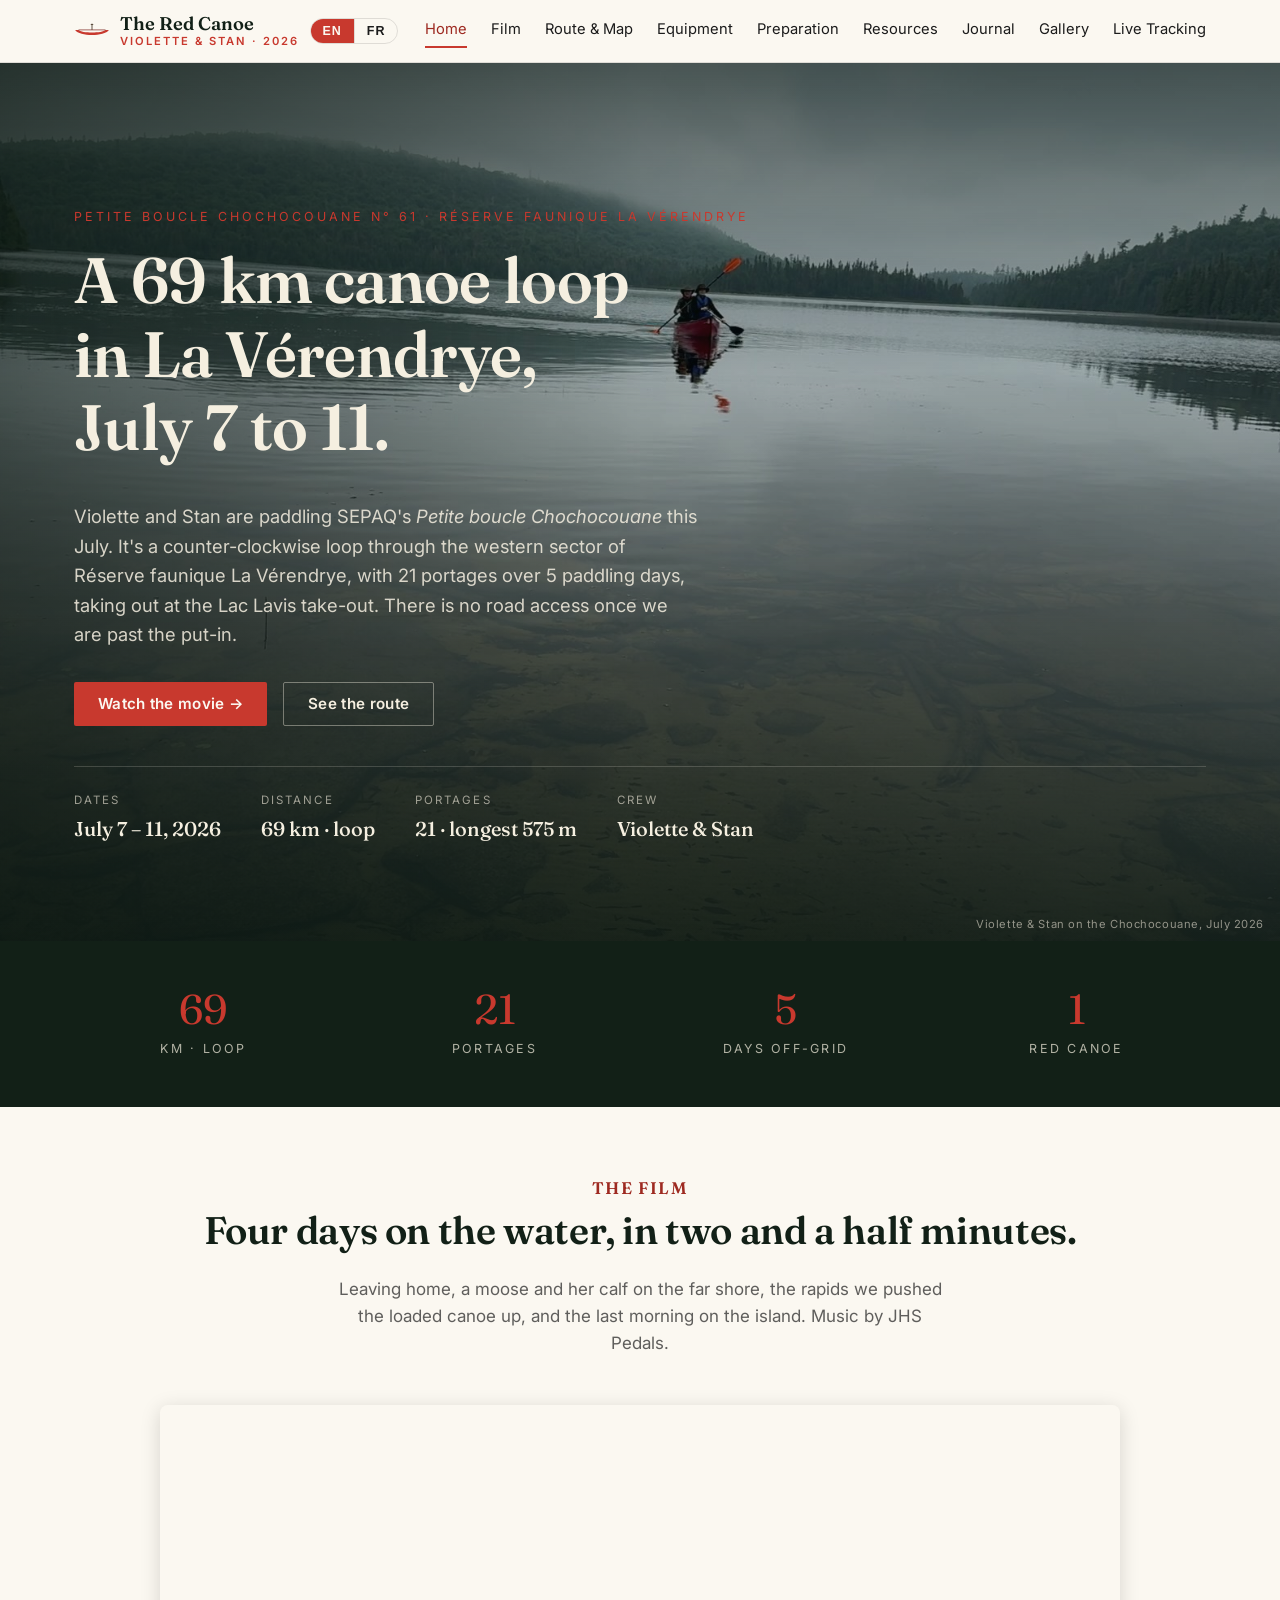
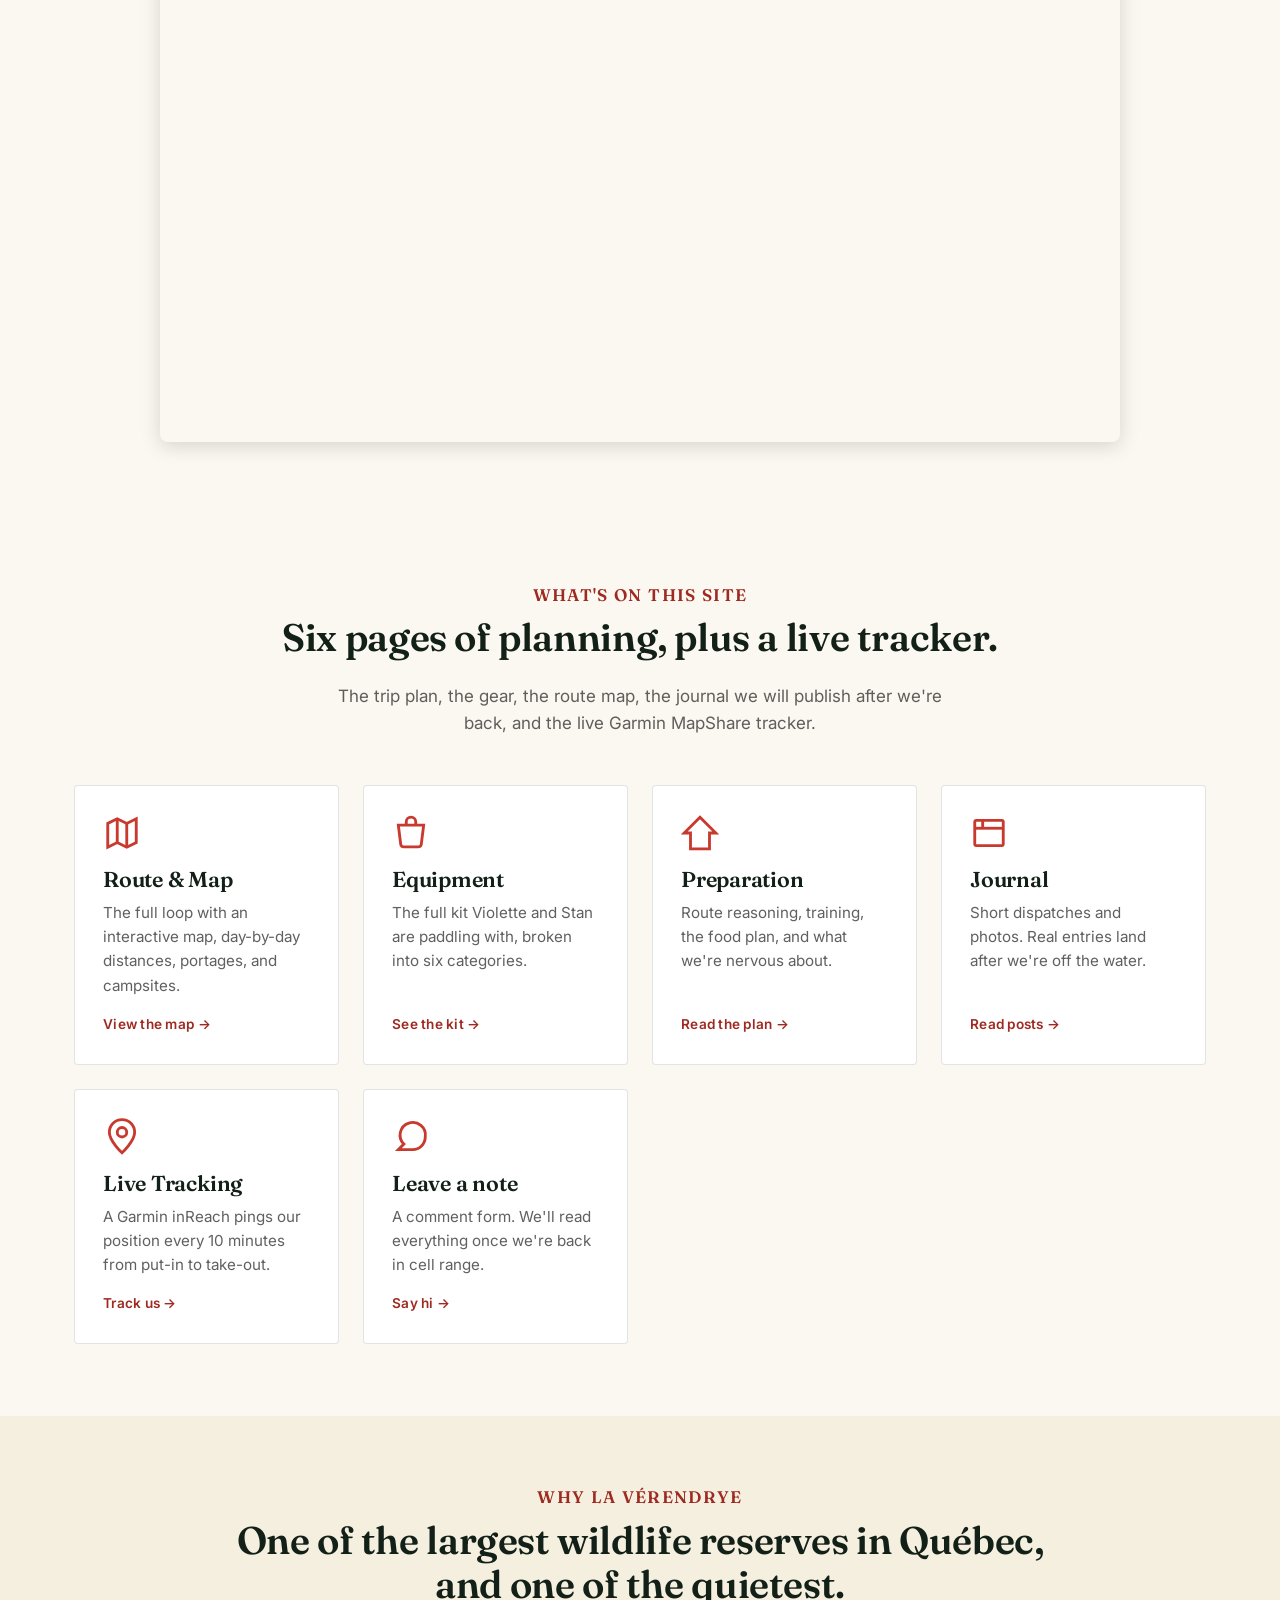
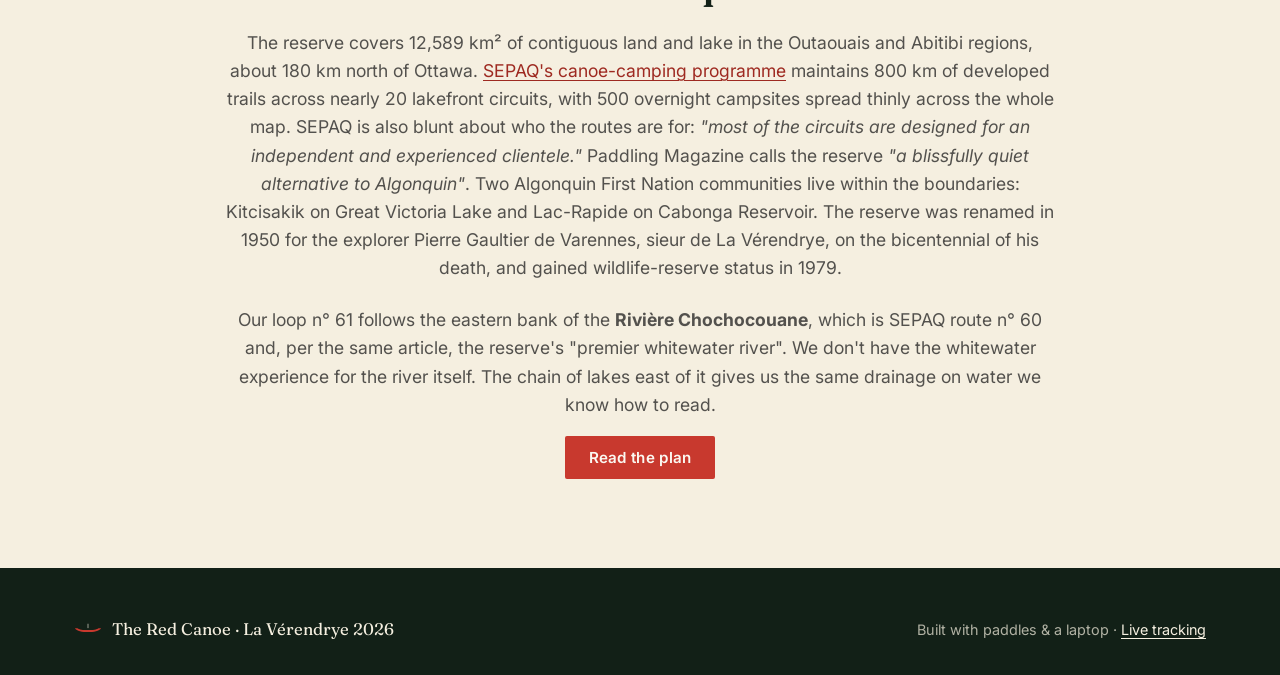
==== commit 01395b87: "Home: paddling hero photo, drop the newsletter popup Swap the hero background to the shot of Violett" ====
--- a/index.html
+++ b/index.html
@@ -19,7 +19,7 @@
   <meta property="og:type" content="website">
   <meta property="og:locale" content="en_US">
   <meta property="og:image" content="https://canoe-verendrye.berteloot.org/assets/img/hero-mad-river.jpg">
-  <meta property="og:image:alt" content="A red Mad River Explorer 17 canoe on a Québec lake at first light.">
+  <meta property="og:image:alt" content="Violette and Stan paddling a red canoe across a misty lake in La Vérendrye.">
 
   <!-- Twitter Card -->
   <meta name="twitter:card" content="summary_large_image">
@@ -166,7 +166,7 @@
     </div>
   </div>
 
-  <div class="hero__credit" translate="no">Photo: the Mad River Explorer 17 in service, May 2021</div>
+  <div class="hero__credit" translate="no">Violette &amp; Stan on the Chochocouane, July 2026</div>
 </section>
 
 <!-- ===================== STATS ===================== -->
@@ -298,49 +298,6 @@
 
 <script src="assets/js/main.js"></script>
 
-<!-- Subscribe popup -->
-<div class="subscribe-popup" id="subscribe-popup" role="dialog" aria-modal="true" aria-label="Follow the trip">
-  <div class="subscribe-popup__box">
-    <button class="subscribe-popup__close" aria-label="Close">&#215;</button>
-    <p class="subscribe-popup__eyebrow">The Red Canoe · Jul 7–11</p>
-    <h2 class="subscribe-popup__title">Follow the trip by email</h2>
-    <p class="subscribe-popup__sub">Get each satellite dispatch delivered to your inbox. Free, no spam.</p>
-    <form class="subscribe-popup__form" action="https://api.follow.it/subscription-form/[base64]/8" method="post">
-      <input type="email" name="email" required placeholder="your@email.com">
-      <button type="submit">Subscribe</button>
-    </form>
-    <button class="subscribe-popup__skip" id="popup-skip">No thanks</button>
-  </div>
-</div>
-
-<script>
-(function () {
-  var KEY = 'rc_popup_dismissed';
-  var popup = document.getElementById('subscribe-popup');
-  if (!popup || sessionStorage.getItem(KEY)) return;
-
-  function close() {
-    popup.classList.remove('is-open');
-    sessionStorage.setItem(KEY, '1');
-  }
-
-  setTimeout(function () {
-    popup.classList.add('is-open');
-  }, 8000);
-
-  popup.querySelector('.subscribe-popup__close').addEventListener('click', close);
-  popup.querySelector('#popup-skip').addEventListener('click', close);
-  popup.addEventListener('click', function (e) { if (e.target === popup) close(); });
-  document.addEventListener('keydown', function (e) {
-    if (e.key === 'Escape' && popup.classList.contains('is-open')) close();
-  });
-  popup.querySelector('form').addEventListener('submit', function () {
-    sessionStorage.setItem(KEY, '1');
-    setTimeout(close, 1500);
-  });
-}());
-</script>
-
 <div id="google_translate_element" aria-hidden="true"></div>
 <script src="//translate.google.com/translate_a/element.js?cb=googleTranslateElementInit" defer></script>
 </body>
--- a/assets/css/main.css
+++ b/assets/css/main.css
@@ -231,9 +231,9 @@
   content: "";
   position: absolute;
   inset: 0;
-  background-image: url("../img/hero-mad-river.jpg");
+  background-image: url("../img/hero-paddling.jpg");
   background-size: cover;
-  background-position: center 55%;
+  background-position: center 42%;
   z-index: -2;
 }
 
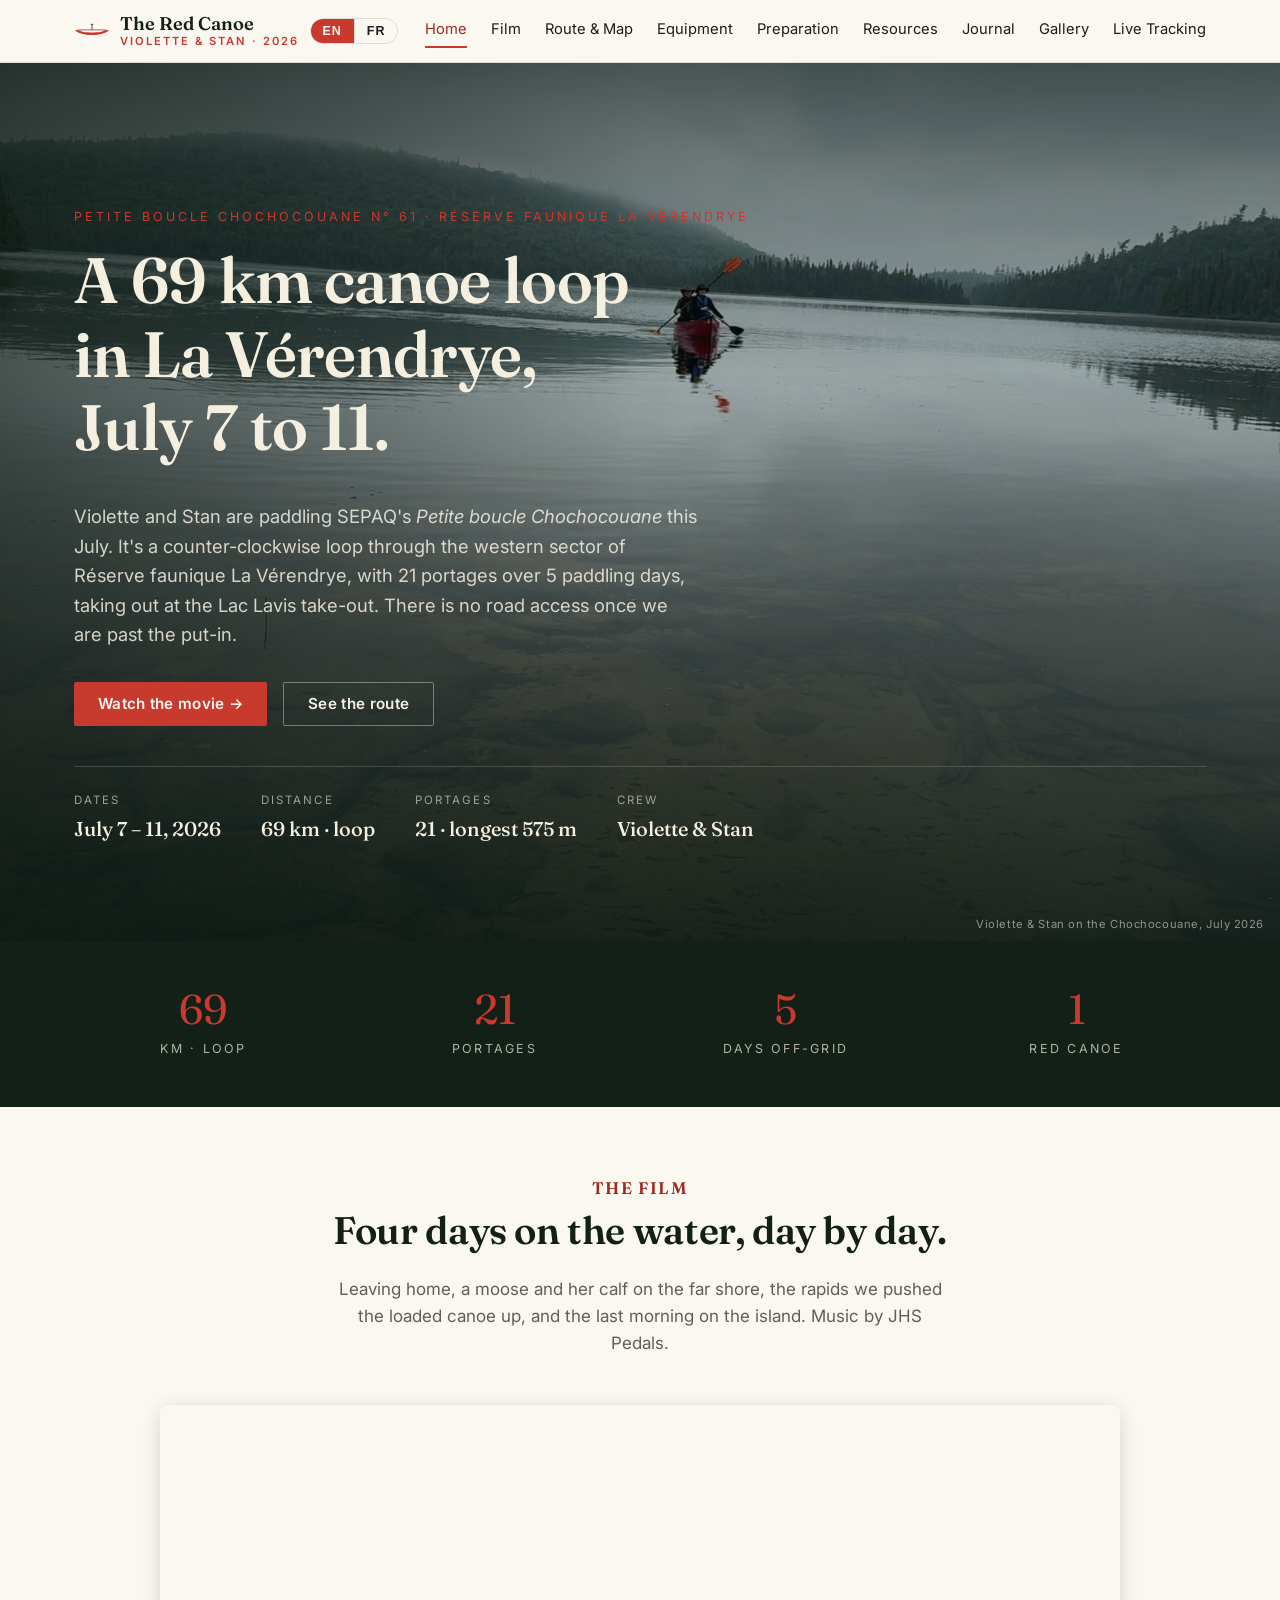
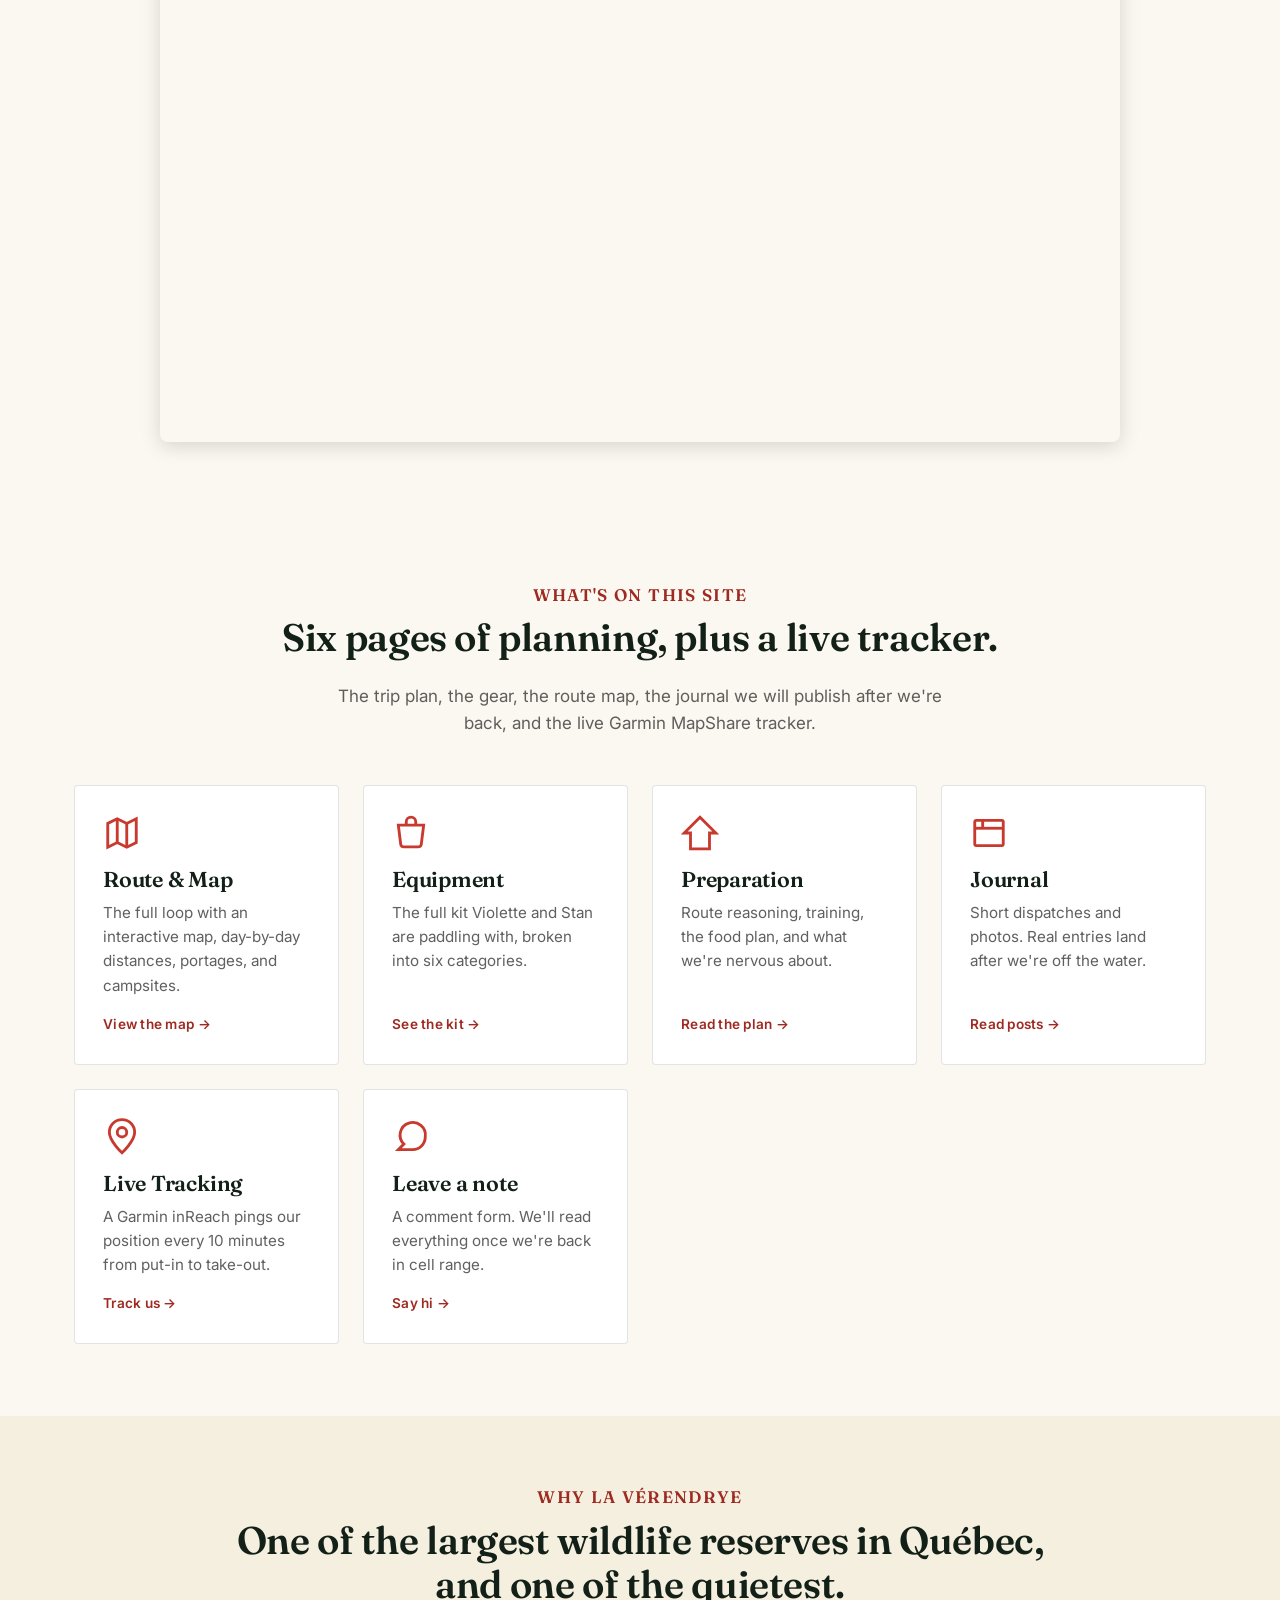
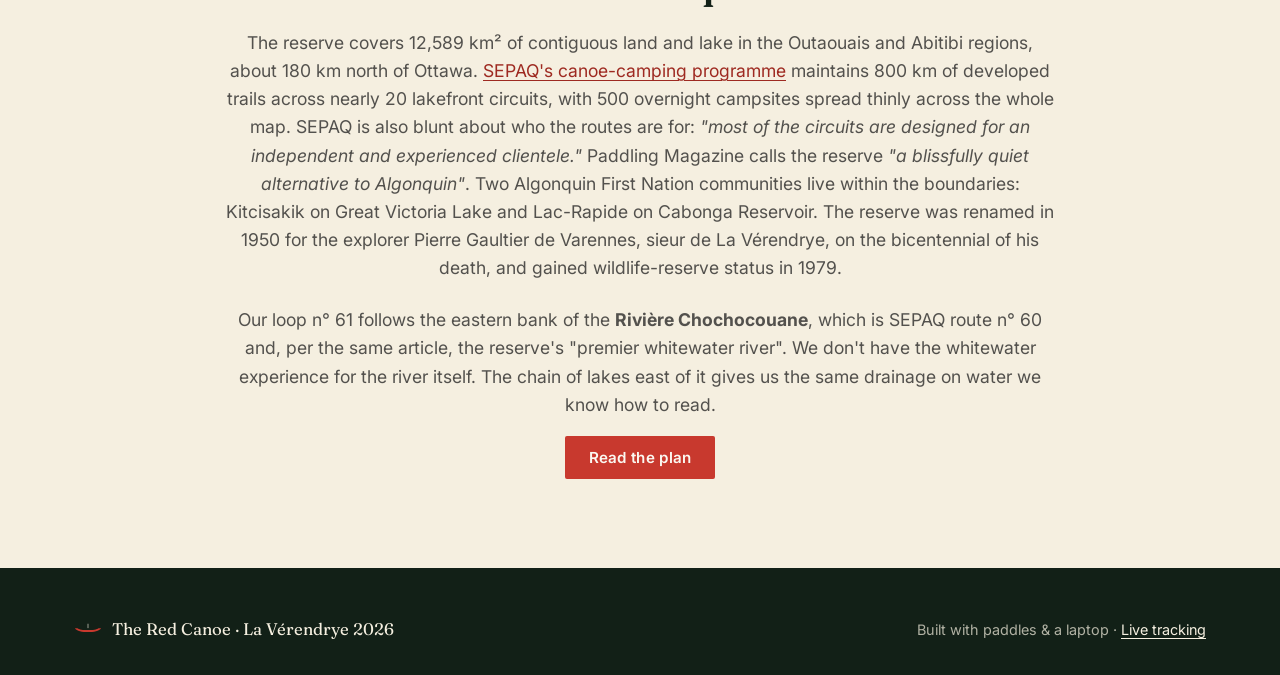
==== commit 47b5959d: "Home: swap embed to the long film (b6lxXzRf0VA) Replace the short cut with the day-by-day version an" ====
--- a/index.html
+++ b/index.html
@@ -186,11 +186,11 @@
   <div class="container">
     <div class="section-head">
       <h4>The film</h4>
-      <h2>Four days on the water, in two and a half minutes.</h2>
+      <h2>Four days on the water, day by day.</h2>
       <p>Leaving home, a moose and her calf on the far shore, the rapids we pushed the loaded canoe up, and the last morning on the island. Music by JHS Pedals.</p>
     </div>
     <div style="position:relative;padding-bottom:56.25%;height:0;overflow:hidden;border-radius:8px;max-width:960px;margin:0 auto;box-shadow:0 4px 20px rgba(0,0,0,.15);">
-      <iframe style="position:absolute;top:0;left:0;width:100%;height:100%;border:0;" src="https://www.youtube-nocookie.com/embed/F7FQE9ek2AI" title="La Vérendrye — Petite boucle Chochocouane, 4 days by canoe" allow="accelerometer; autoplay; clipboard-write; encrypted-media; gyroscope; picture-in-picture" allowfullscreen loading="lazy"></iframe>
+      <iframe style="position:absolute;top:0;left:0;width:100%;height:100%;border:0;" src="https://www.youtube-nocookie.com/embed/b6lxXzRf0VA" title="La Vérendrye — Petite boucle Chochocouane, 4 days by canoe" allow="accelerometer; autoplay; clipboard-write; encrypted-media; gyroscope; picture-in-picture" allowfullscreen loading="lazy"></iframe>
     </div>
   </div>
 </section>
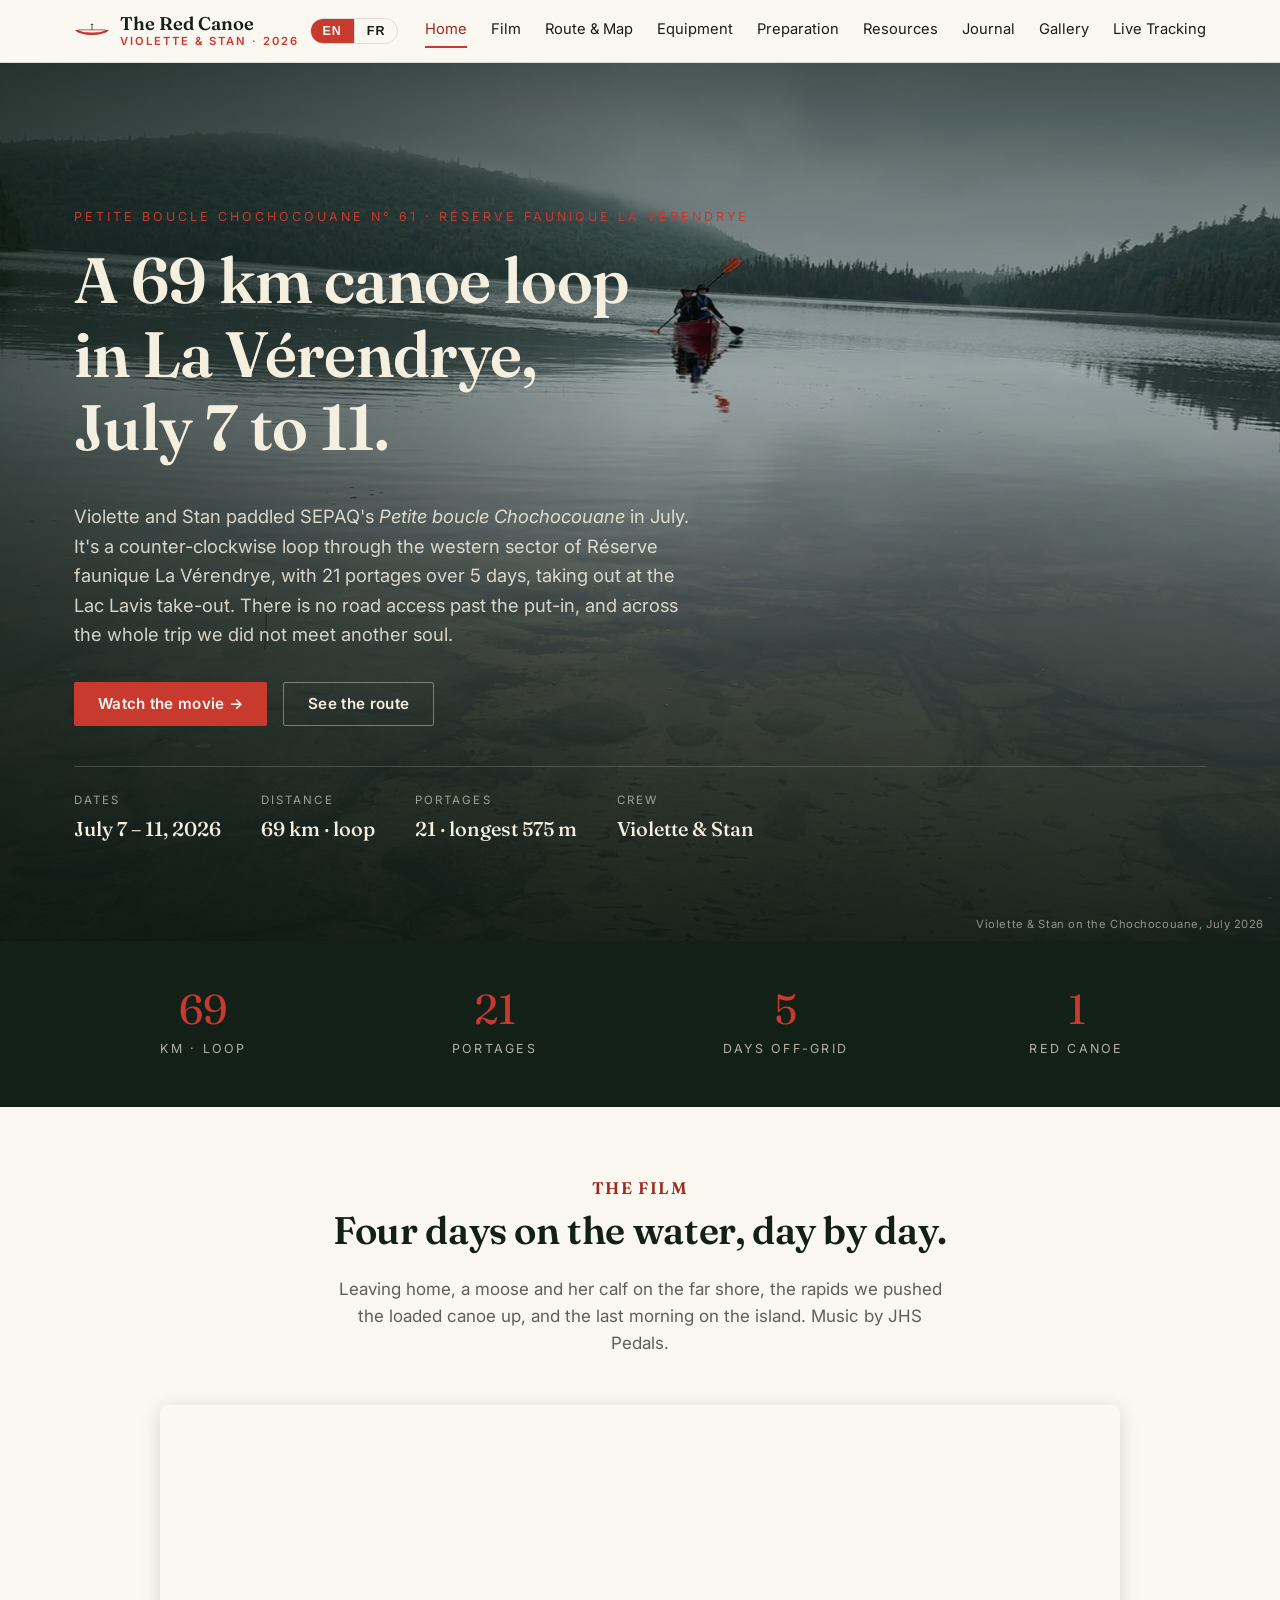
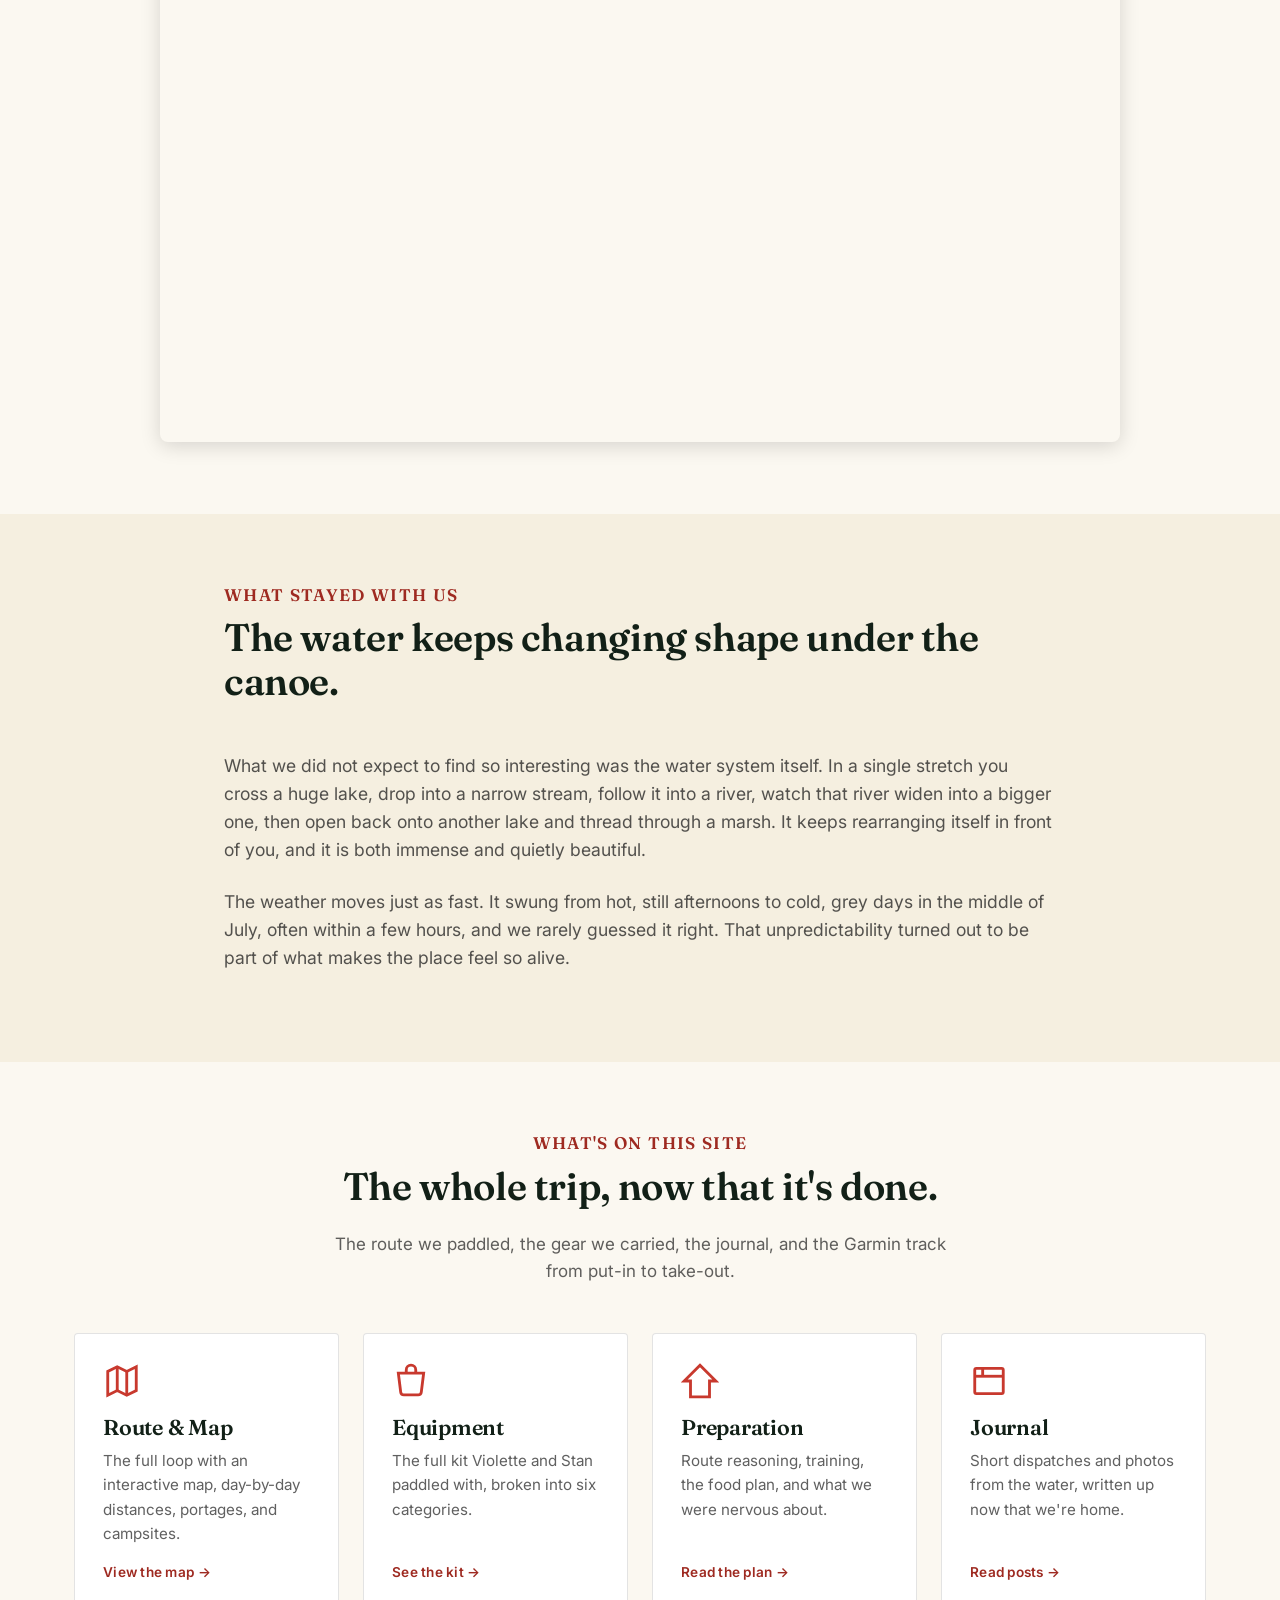
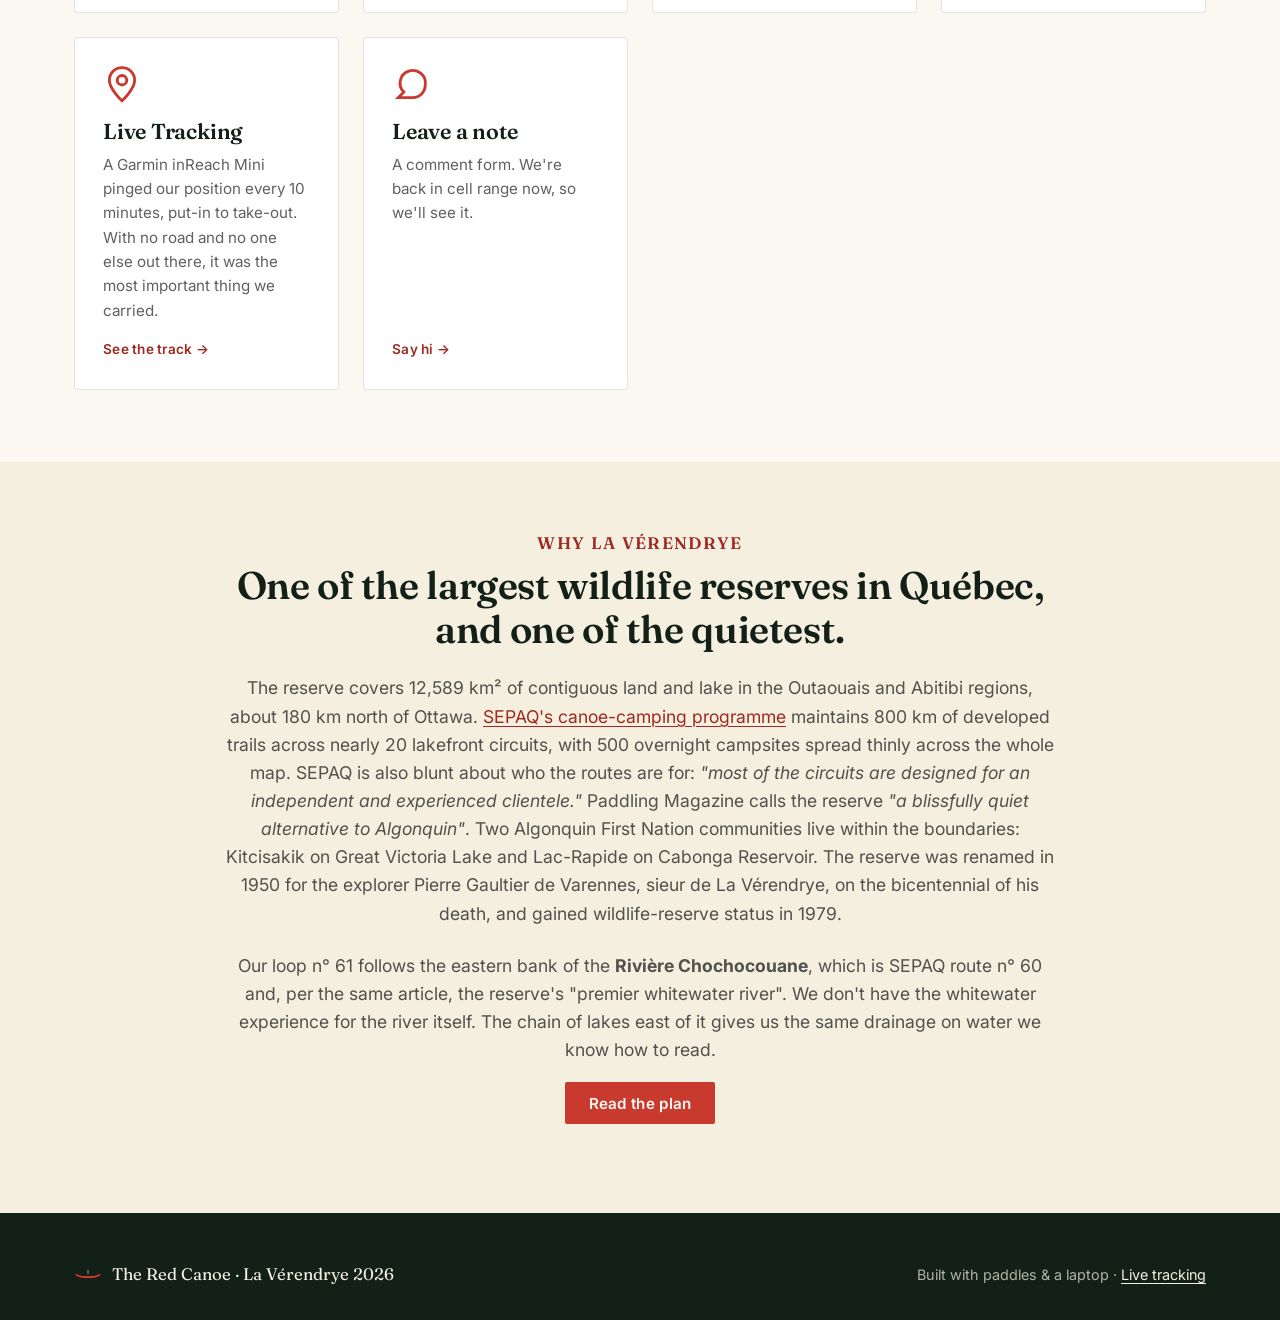
==== commit a392184a: "Site: past-tense the trip, add reflection and inReach emphasis Flip the homepage and tracking page t" ====
--- a/index.html
+++ b/index.html
@@ -4,7 +4,7 @@
   <meta charset="utf-8">
   <meta name="viewport" content="width=device-width, initial-scale=1">
   <title>The Red Canoe · La Vérendrye 2026</title>
-  <meta name="description" content="Violette and Stan paddle SEPAQ's Petite boucle Chochocouane n° 61 in Réserve faunique La Vérendrye, Québec. 5 days, July 7 to 11, 2026.">
+  <meta name="description" content="Violette and Stan paddled SEPAQ's Petite boucle Chochocouane n° 61 in Réserve faunique La Vérendrye, Québec. 5 days, July 7 to 11, 2026.">
   <meta name="theme-color" content="#1E3A2B">
   <meta name="author" content="Stan Berteloot">
   <meta name="robots" content="index, follow, max-image-preview:large">
@@ -14,7 +14,7 @@
   <!-- Open Graph -->
   <meta property="og:site_name" content="The Red Canoe">
   <meta property="og:title" content="The Red Canoe · La Vérendrye 2026">
-  <meta property="og:description" content="Violette and Stan paddle SEPAQ's Petite boucle Chochocouane n° 61: a 69 km, 5-day canoe loop in Réserve faunique La Vérendrye, July 7–11, 2026.">
+  <meta property="og:description" content="Violette and Stan paddled SEPAQ's Petite boucle Chochocouane n° 61: a 69 km, 5-day canoe loop in Réserve faunique La Vérendrye, July 7–11, 2026.">
   <meta property="og:url" content="https://canoe-verendrye.berteloot.org/">
   <meta property="og:type" content="website">
   <meta property="og:locale" content="en_US">
@@ -24,7 +24,7 @@
   <!-- Twitter Card -->
   <meta name="twitter:card" content="summary_large_image">
   <meta name="twitter:title" content="The Red Canoe · La Vérendrye 2026">
-  <meta name="twitter:description" content="Violette and Stan paddle SEPAQ's Petite boucle Chochocouane n° 61: a 69 km, 5-day canoe loop in Réserve faunique La Vérendrye, July 7–11, 2026.">
+  <meta name="twitter:description" content="Violette and Stan paddled SEPAQ's Petite boucle Chochocouane n° 61: a 69 km, 5-day canoe loop in Réserve faunique La Vérendrye, July 7–11, 2026.">
   <meta name="twitter:image" content="https://canoe-verendrye.berteloot.org/assets/img/hero-mad-river.jpg">
 
   <link rel="preconnect" href="https://fonts.googleapis.com">
@@ -146,11 +146,11 @@
     <p class="hero__eyebrow">Petite boucle Chochocouane n° 61 · Réserve faunique La Vérendrye</p>
     <h1>A 69 km canoe loop in La Vérendrye, July 7 to 11.</h1>
     <p class="hero__lede">
-      Violette and Stan are paddling SEPAQ's
-      <em>Petite boucle Chochocouane</em> this July. It's a counter-clockwise loop
+      Violette and Stan paddled SEPAQ's
+      <em>Petite boucle Chochocouane</em> in July. It's a counter-clockwise loop
       through the western sector of Réserve faunique La Vérendrye, with 21 portages
-      over 5 paddling days, taking out at the Lac Lavis take-out. There is no road
-      access once we are past the put-in.
+      over 5 days, taking out at the Lac Lavis take-out. There is no road access
+      past the put-in, and across the whole trip we did not meet another soul.
     </p>
 
     <div class="hero__cta">
@@ -195,13 +195,36 @@
   </div>
 </section>
 
+<!-- ===================== REFLECTION ===================== -->
+<section style="background:var(--birch);">
+  <div class="container container--text">
+    <div class="section-head" style="text-align:left;">
+      <h4>What stayed with us</h4>
+      <h2>The water keeps changing shape under the canoe.</h2>
+    </div>
+    <p style="font-size:1.1rem; color:rgba(28,28,28,0.75);">
+      What we did not expect to find so interesting was the water system itself. In a
+      single stretch you cross a huge lake, drop into a narrow stream, follow it into a
+      river, watch that river widen into a bigger one, then open back onto another lake
+      and thread through a marsh. It keeps rearranging itself in front of you, and it is
+      both immense and quietly beautiful.
+    </p>
+    <p style="font-size:1.1rem; color:rgba(28,28,28,0.75); margin-top:1.5rem;">
+      The weather moves just as fast. It swung from hot, still afternoons to cold, grey
+      days in the middle of July, often within a few hours, and we rarely guessed it
+      right. That unpredictability turned out to be part of what makes the place feel so
+      alive.
+    </p>
+  </div>
+</section>
+
 <!-- ===================== FEATURES ===================== -->
 <section>
   <div class="container">
     <div class="section-head">
       <h4>What's on this site</h4>
-      <h2>Six pages of planning, plus a live tracker.</h2>
-      <p>The trip plan, the gear, the route map, the journal we will publish after we're back, and the live Garmin MapShare tracker.</p>
+      <h2>The whole trip, now that it's done.</h2>
+      <p>The route we paddled, the gear we carried, the journal, and the Garmin track from put-in to take-out.</p>
     </div>
 
     <div class="cards">
@@ -215,35 +238,35 @@
       <a class="card" href="equipment.html">
         <svg class="card__icon" viewBox="0 0 24 24" fill="none" stroke="currentColor" stroke-width="1.8"><path d="M4 7h16l-1.5 12a2 2 0 0 1-2 1.8H7.5a2 2 0 0 1-2-1.8L4 7Z"/><path d="M9 7V5a3 3 0 0 1 6 0v2"/></svg>
         <h3>Equipment</h3>
-        <p>The full kit Violette and Stan are paddling with, broken into six categories.</p>
+        <p>The full kit Violette and Stan paddled with, broken into six categories.</p>
         <span class="card__arrow">See the kit →</span>
       </a>
 
       <a class="card" href="preparation.html">
         <svg class="card__icon" viewBox="0 0 24 24" fill="none" stroke="currentColor" stroke-width="1.8"><path d="M12 2 L2 12 H6 V22 H18 V12 H22 Z"/></svg>
         <h3>Preparation</h3>
-        <p>Route reasoning, training, the food plan, and what we're nervous about.</p>
+        <p>Route reasoning, training, the food plan, and what we were nervous about.</p>
         <span class="card__arrow">Read the plan →</span>
       </a>
 
       <a class="card" href="journal.html">
         <svg class="card__icon" viewBox="0 0 24 24" fill="none" stroke="currentColor" stroke-width="1.8"><rect x="3" y="4" width="18" height="16" rx="1"/><path d="M3 9 H21"/><path d="M8 4 V9"/></svg>
         <h3>Journal</h3>
-        <p>Short dispatches and photos. Real entries land after we're off the water.</p>
+        <p>Short dispatches and photos from the water, written up now that we're home.</p>
         <span class="card__arrow">Read posts →</span>
       </a>
 
       <a class="card" href="tracking.html">
         <svg class="card__icon" viewBox="0 0 24 24" fill="none" stroke="currentColor" stroke-width="1.8"><path d="M12 22s8-7.5 8-13a8 8 0 1 0 -16 0c0 5.5 8 13 8 13Z"/><circle cx="12" cy="9" r="3"/></svg>
         <h3>Live Tracking</h3>
-        <p>A Garmin inReach pings our position every 10 minutes from put-in to take-out.</p>
-        <span class="card__arrow">Track us →</span>
+        <p>A Garmin inReach Mini pinged our position every 10 minutes, put-in to take-out. With no road and no one else out there, it was the most important thing we carried.</p>
+        <span class="card__arrow">See the track →</span>
       </a>
 
       <a class="card" href="tracking.html#comments">
         <svg class="card__icon" viewBox="0 0 24 24" fill="none" stroke="currentColor" stroke-width="1.8"><path d="M21 12a8 8 0 0 1 -8 8 H4 l3.5 -3.5 A8 8 0 1 1 21 12Z"/></svg>
         <h3>Leave a note</h3>
-        <p>A comment form. We'll read everything once we're back in cell range.</p>
+        <p>A comment form. We're back in cell range now, so we'll see it.</p>
         <span class="card__arrow">Say hi →</span>
       </a>
     </div>
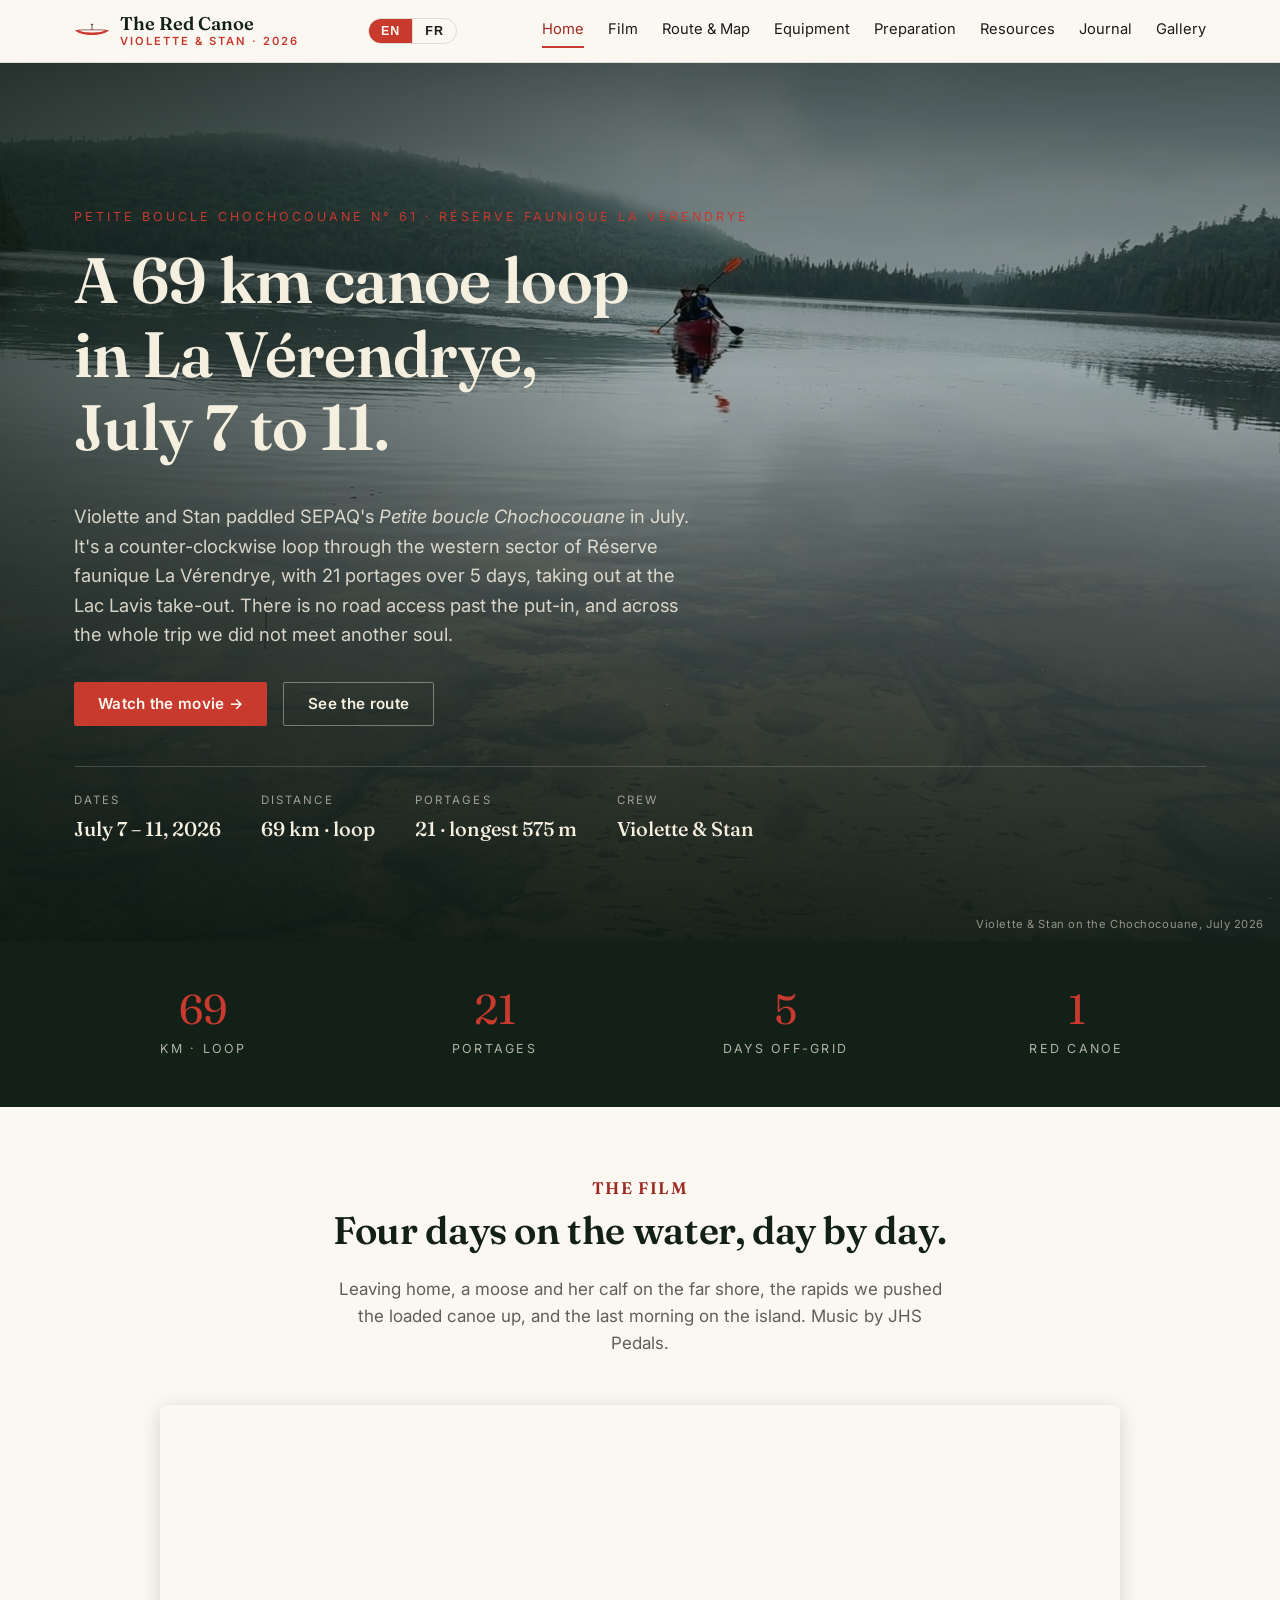
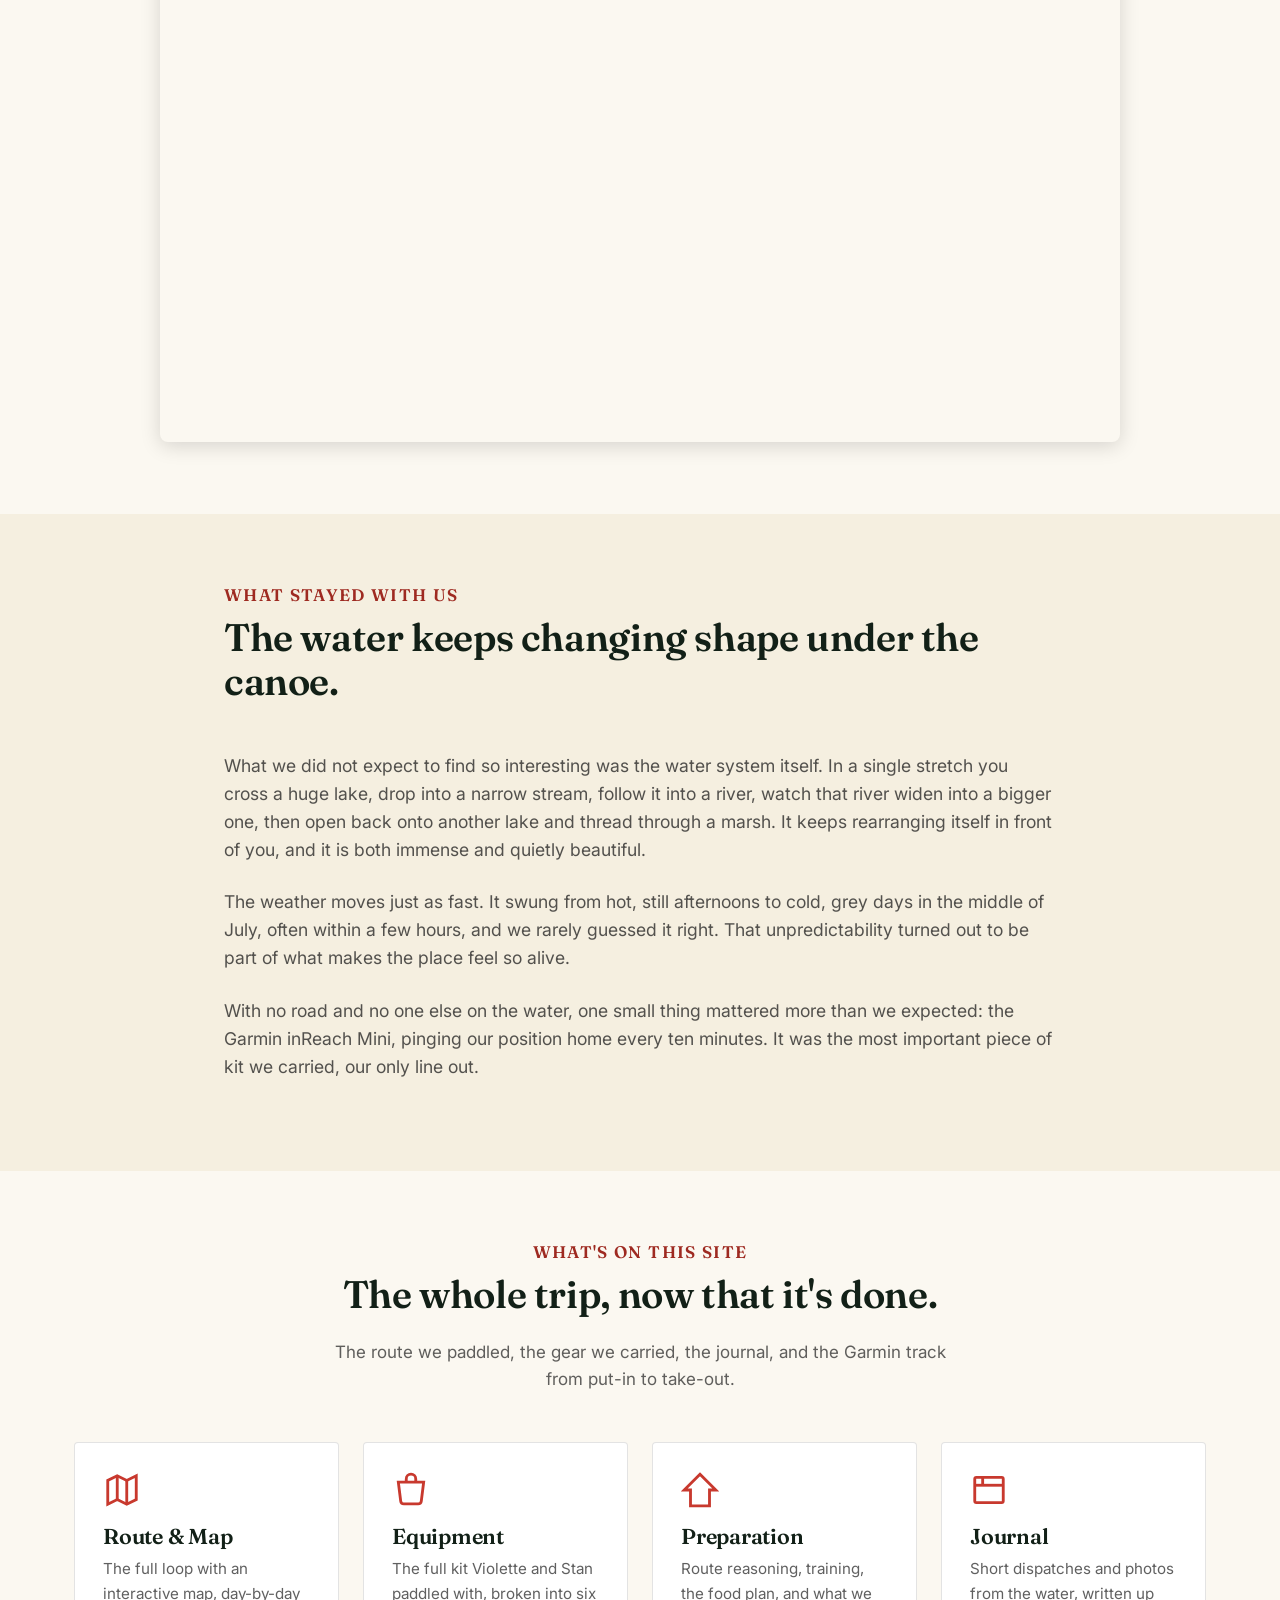
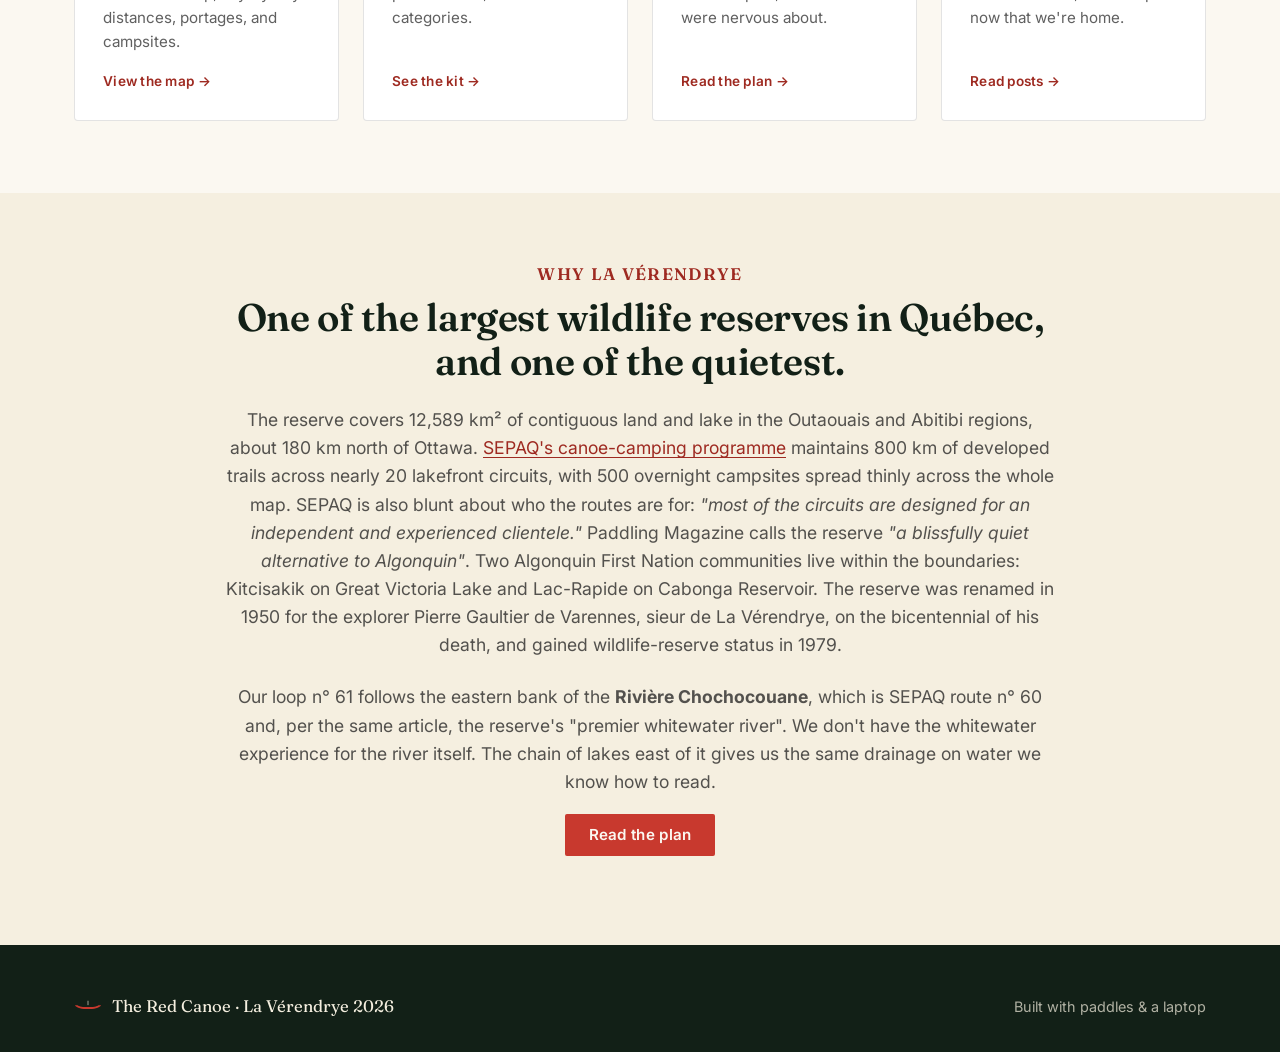
==== commit 83cd0f76: "Remove live tracking from the site Delete tracking.html and every nav, footer, card, journal, and si" ====
--- a/index.html
+++ b/index.html
@@ -135,7 +135,6 @@
       <a href="resources.html">Resources</a>
       <a href="journal.html">Journal</a>
       <a href="gallery.html">Gallery</a>
-      <a href="tracking.html">Live Tracking</a>
     </nav>
   </div>
 </header>
@@ -215,6 +214,11 @@
       right. That unpredictability turned out to be part of what makes the place feel so
       alive.
     </p>
+    <p style="font-size:1.1rem; color:rgba(28,28,28,0.75); margin-top:1.5rem;">
+      With no road and no one else on the water, one small thing mattered more than we
+      expected: the Garmin inReach Mini, pinging our position home every ten minutes. It
+      was the most important piece of kit we carried, our only line out.
+    </p>
   </div>
 </section>
 
@@ -256,19 +260,6 @@
         <span class="card__arrow">Read posts →</span>
       </a>
 
-      <a class="card" href="tracking.html">
-        <svg class="card__icon" viewBox="0 0 24 24" fill="none" stroke="currentColor" stroke-width="1.8"><path d="M12 22s8-7.5 8-13a8 8 0 1 0 -16 0c0 5.5 8 13 8 13Z"/><circle cx="12" cy="9" r="3"/></svg>
-        <h3>Live Tracking</h3>
-        <p>A Garmin inReach Mini pinged our position every 10 minutes, put-in to take-out. With no road and no one else out there, it was the most important thing we carried.</p>
-        <span class="card__arrow">See the track →</span>
-      </a>
-
-      <a class="card" href="tracking.html#comments">
-        <svg class="card__icon" viewBox="0 0 24 24" fill="none" stroke="currentColor" stroke-width="1.8"><path d="M21 12a8 8 0 0 1 -8 8 H4 l3.5 -3.5 A8 8 0 1 1 21 12Z"/></svg>
-        <h3>Leave a note</h3>
-        <p>A comment form. We're back in cell range now, so we'll see it.</p>
-        <span class="card__arrow">Say hi →</span>
-      </a>
     </div>
   </div>
 </section>
@@ -314,7 +305,7 @@
       <span>The Red Canoe · La Vérendrye 2026</span>
     </div>
     <div>
-      Built with paddles &amp; a laptop · <a href="tracking.html">Live tracking</a>
+      Built with paddles &amp; a laptop
     </div>
   </div>
 </footer>
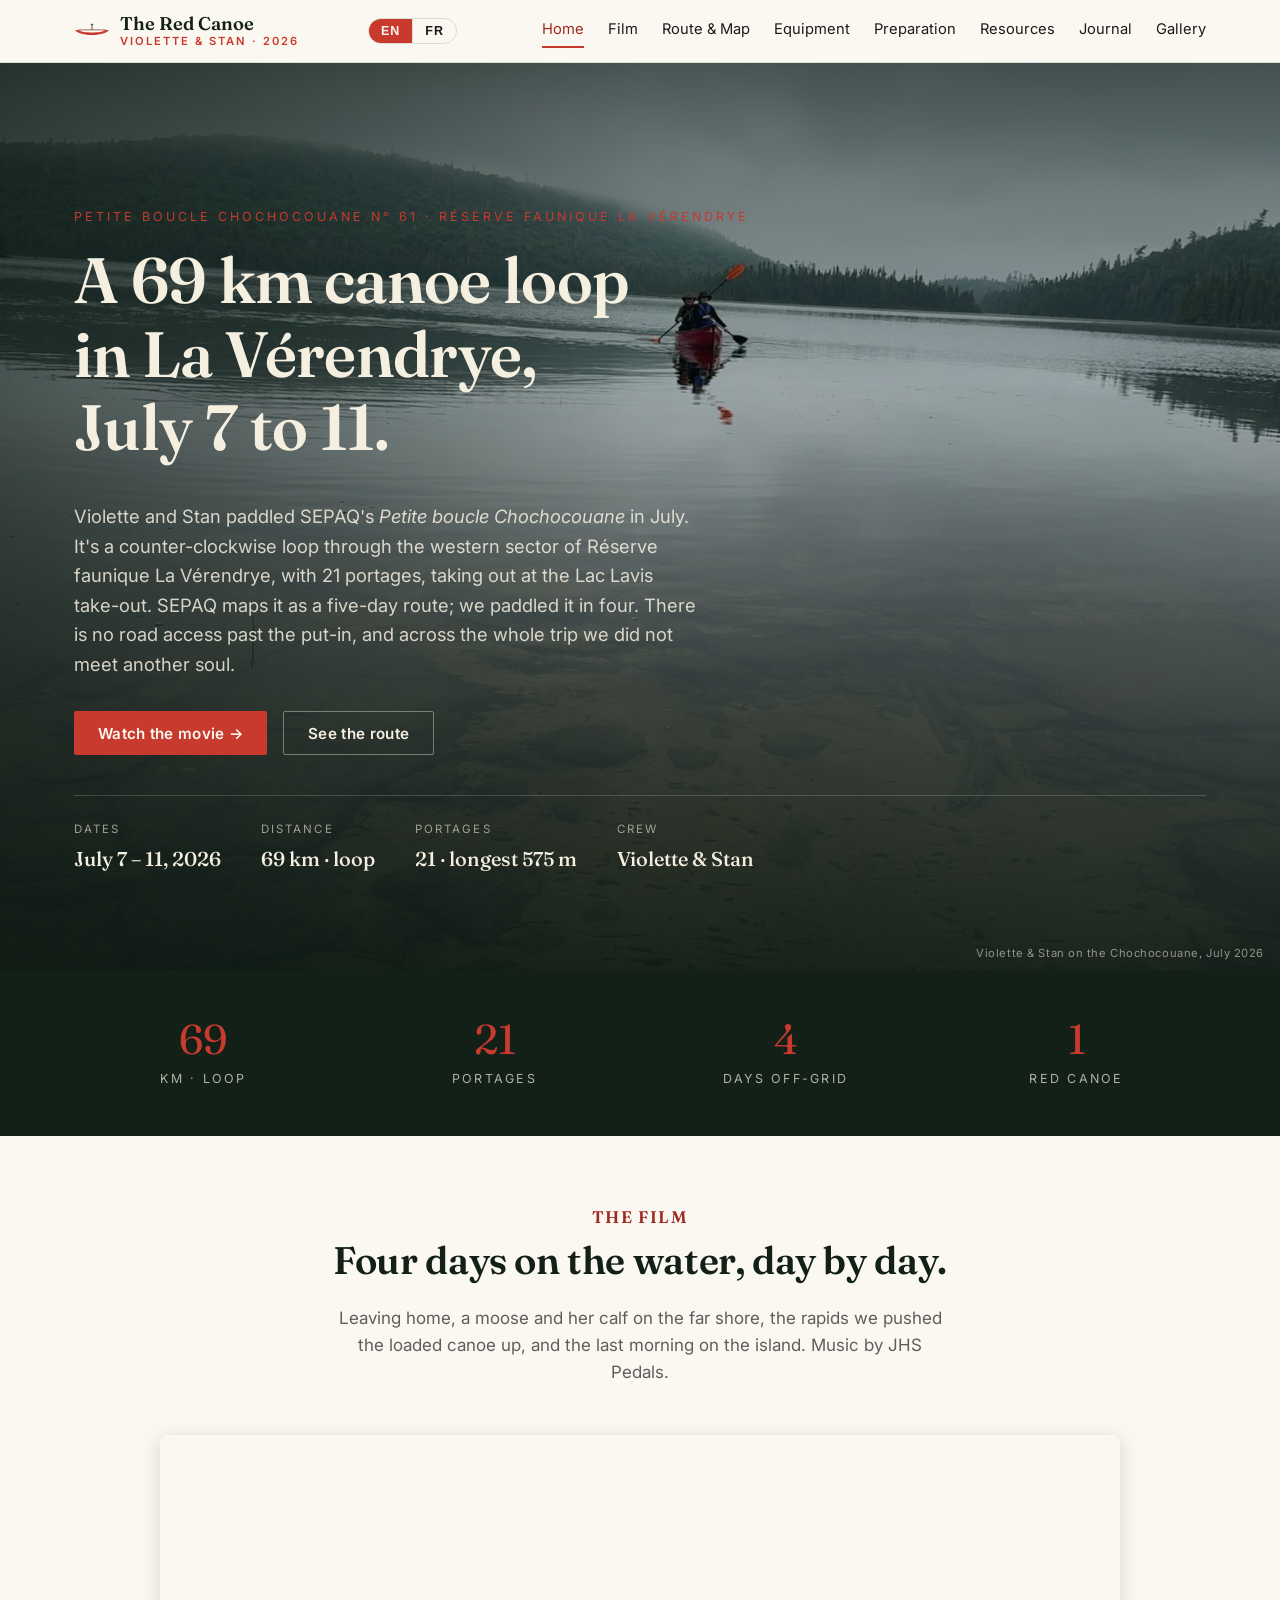
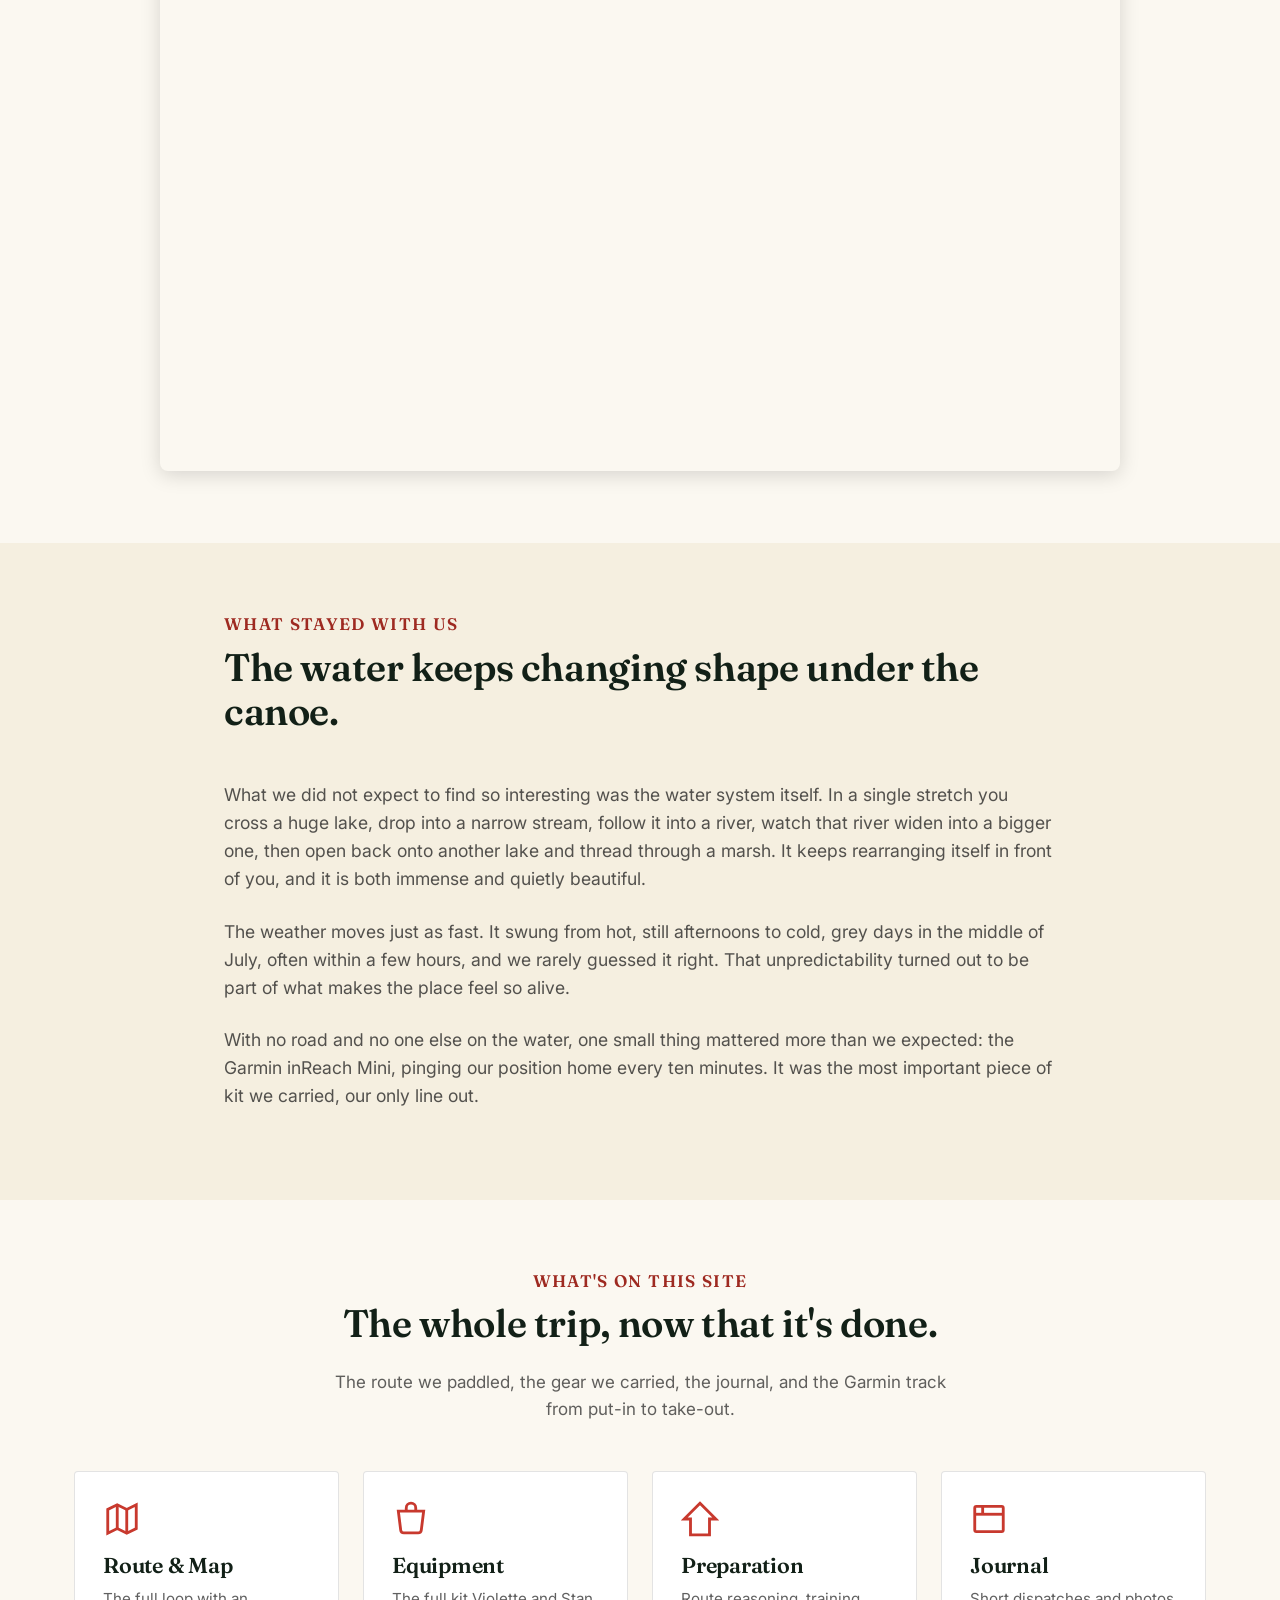
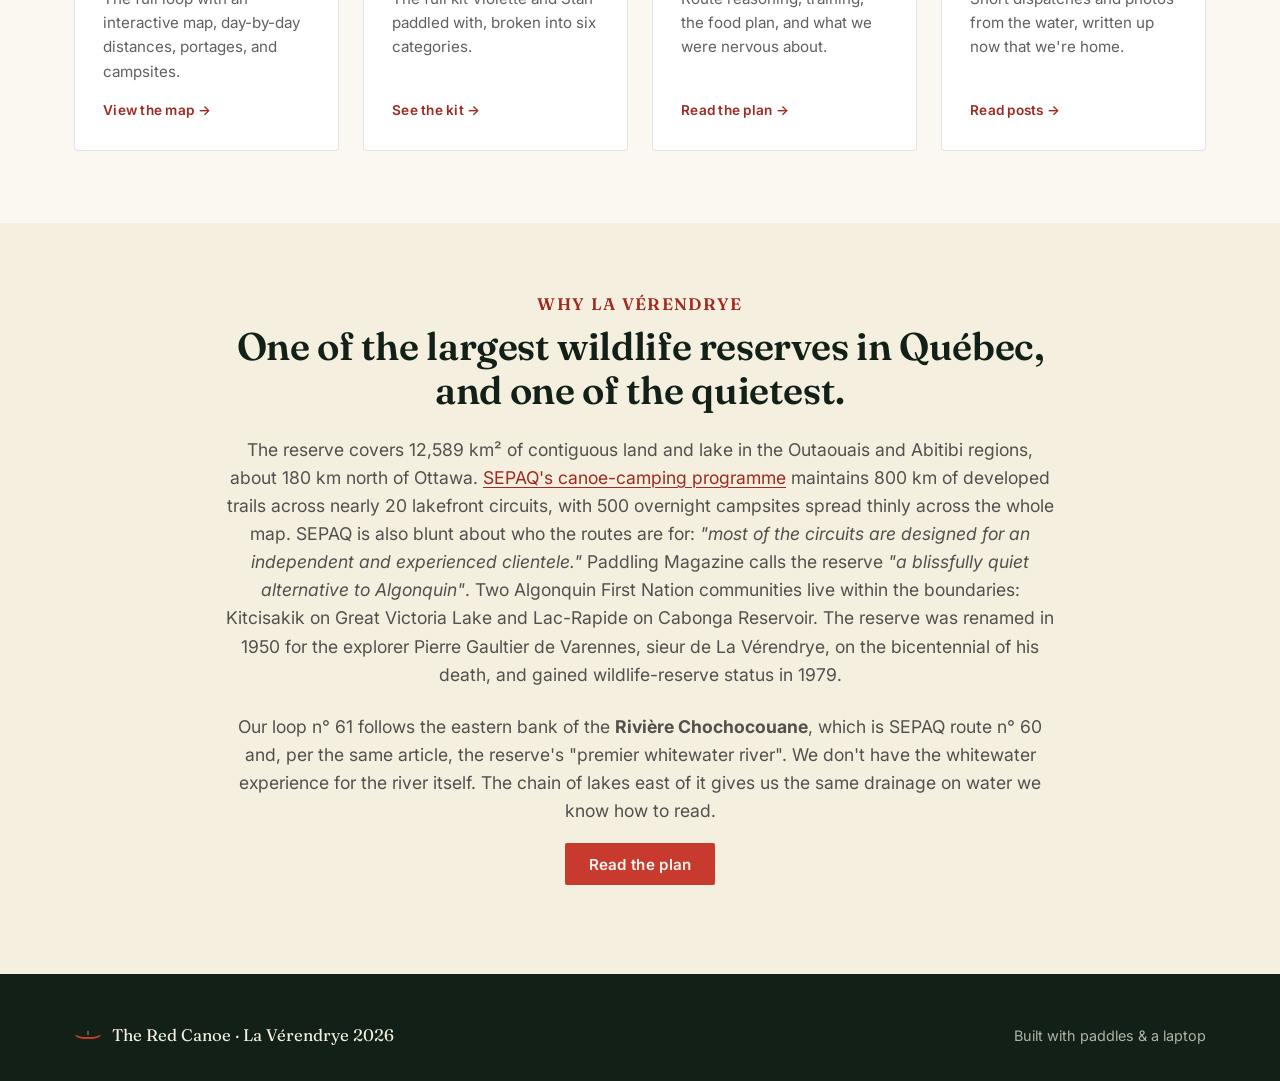
==== commit f83f4d72: "Home + journal: 4 paddling days, drop email-subscribe block Change the hero to note SEPAQ maps it as" ====
--- a/index.html
+++ b/index.html
@@ -147,9 +147,10 @@
     <p class="hero__lede">
       Violette and Stan paddled SEPAQ's
       <em>Petite boucle Chochocouane</em> in July. It's a counter-clockwise loop
-      through the western sector of Réserve faunique La Vérendrye, with 21 portages
-      over 5 days, taking out at the Lac Lavis take-out. There is no road access
-      past the put-in, and across the whole trip we did not meet another soul.
+      through the western sector of Réserve faunique La Vérendrye, with 21 portages,
+      taking out at the Lac Lavis take-out. SEPAQ maps it as a five-day route; we
+      paddled it in four. There is no road access past the put-in, and across the
+      whole trip we did not meet another soul.
     </p>
 
     <div class="hero__cta">
@@ -174,7 +175,7 @@
     <div class="stats__grid">
       <div><div class="stat__num">69</div><div class="stat__label">km · loop</div></div>
       <div><div class="stat__num">21</div><div class="stat__label">portages</div></div>
-      <div><div class="stat__num">5</div><div class="stat__label">days off-grid</div></div>
+      <div><div class="stat__num">4</div><div class="stat__label">days off-grid</div></div>
       <div><div class="stat__num">1</div><div class="stat__label">red canoe</div></div>
     </div>
   </div>
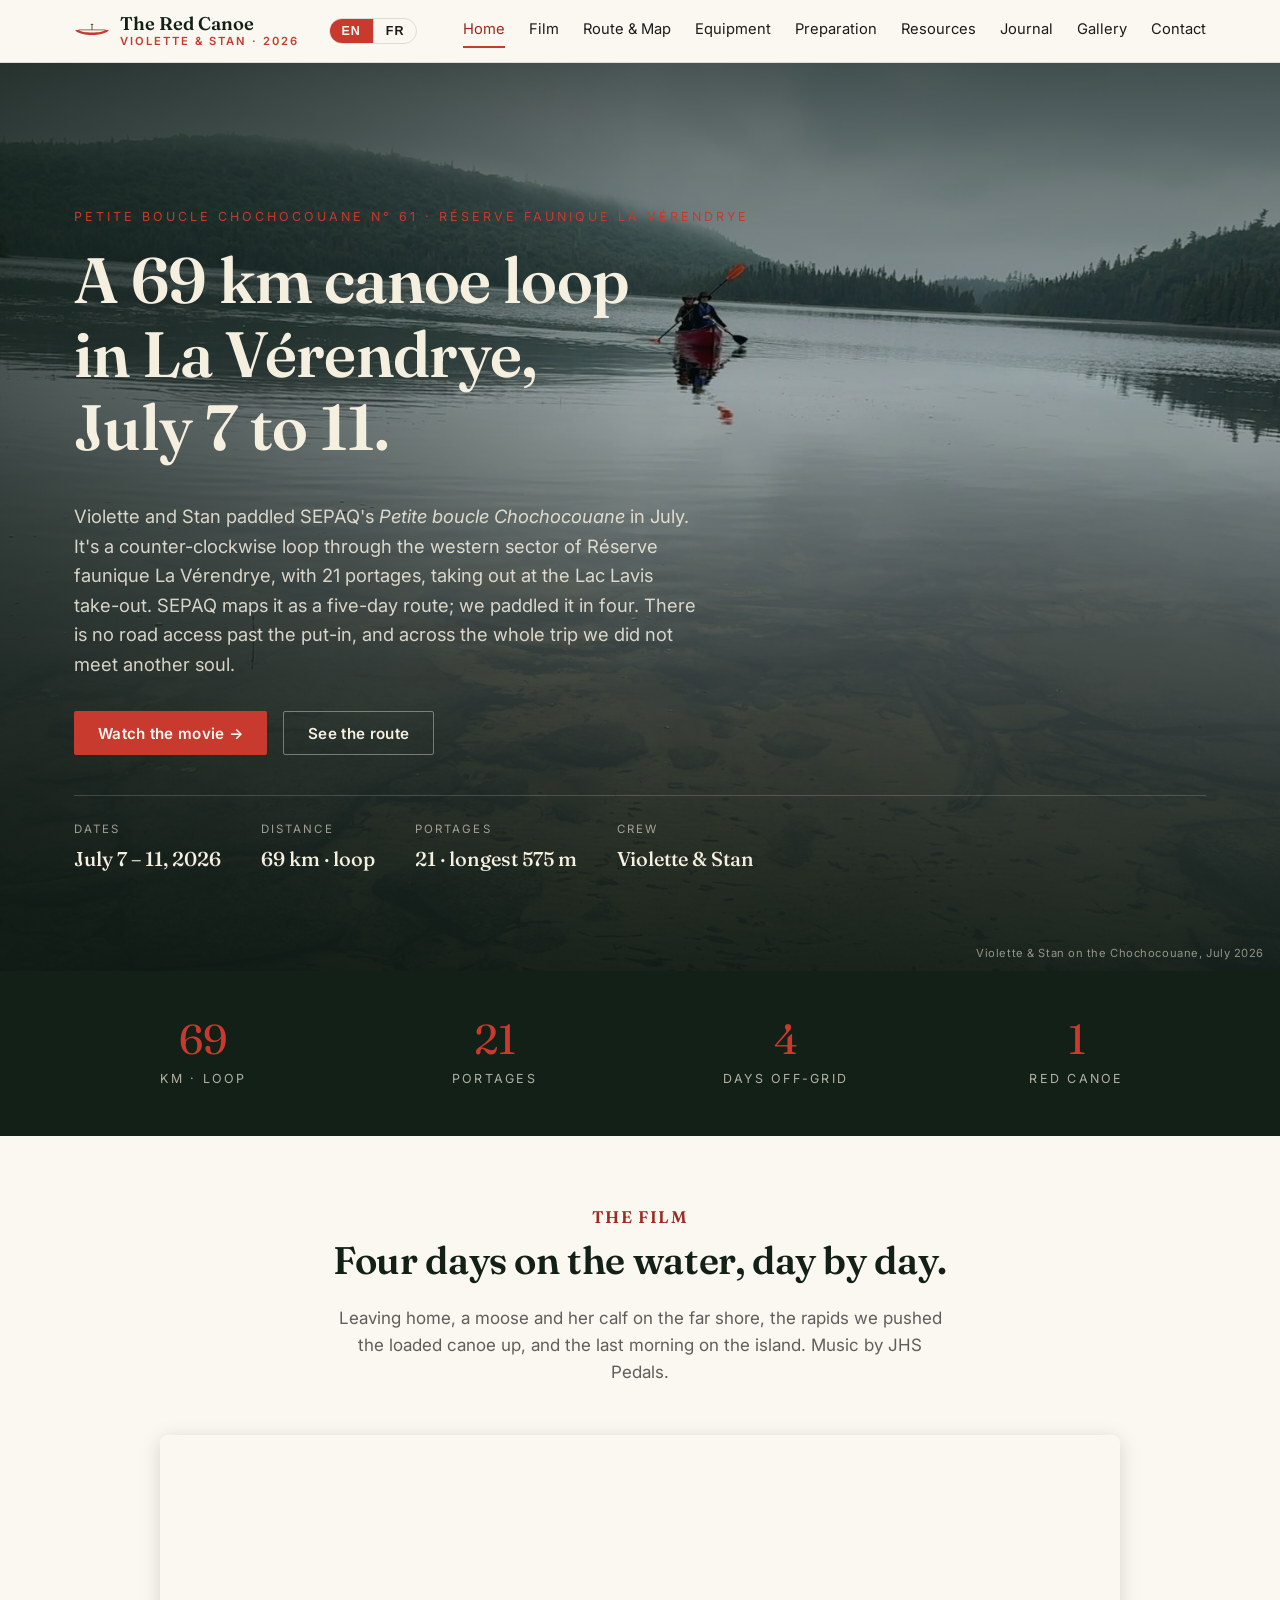
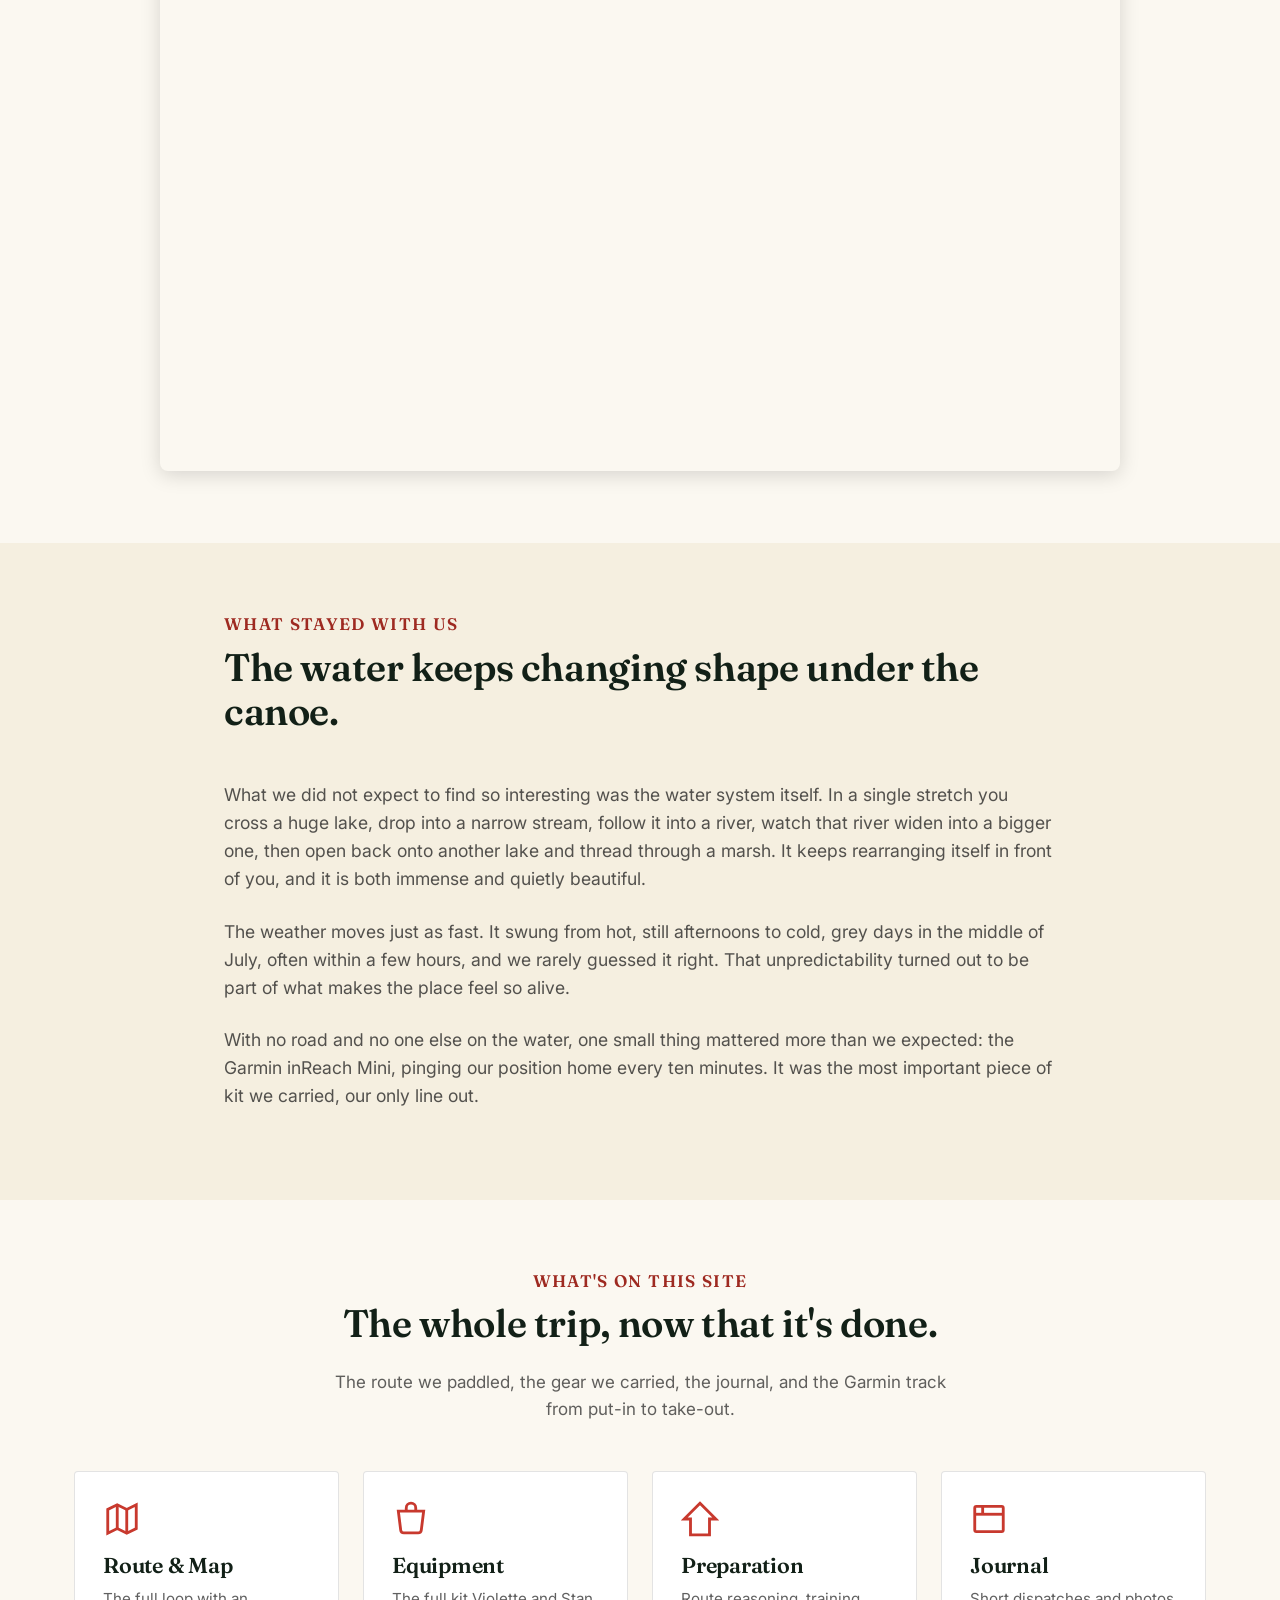
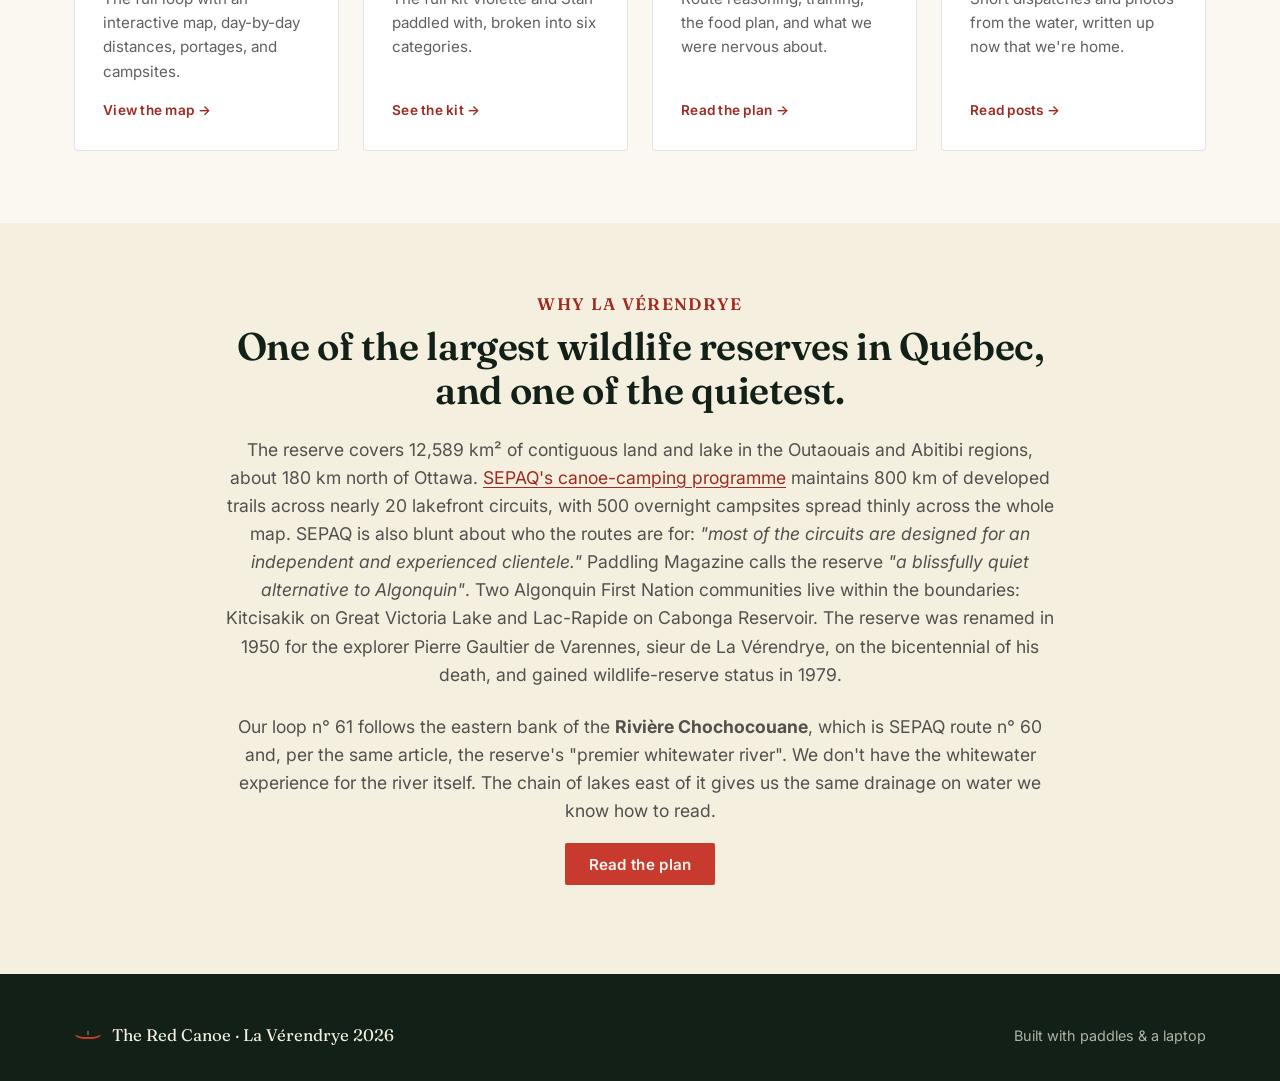
==== commit a38e7404: "Add contact page: Turnstile-protected form, email via Resend Reuse the trip-era Cloudflare Worker fo" ====
--- a/index.html
+++ b/index.html
@@ -135,6 +135,7 @@
       <a href="resources.html">Resources</a>
       <a href="journal.html">Journal</a>
       <a href="gallery.html">Gallery</a>
+      <a href="contact.html">Contact</a>
     </nav>
   </div>
 </header>
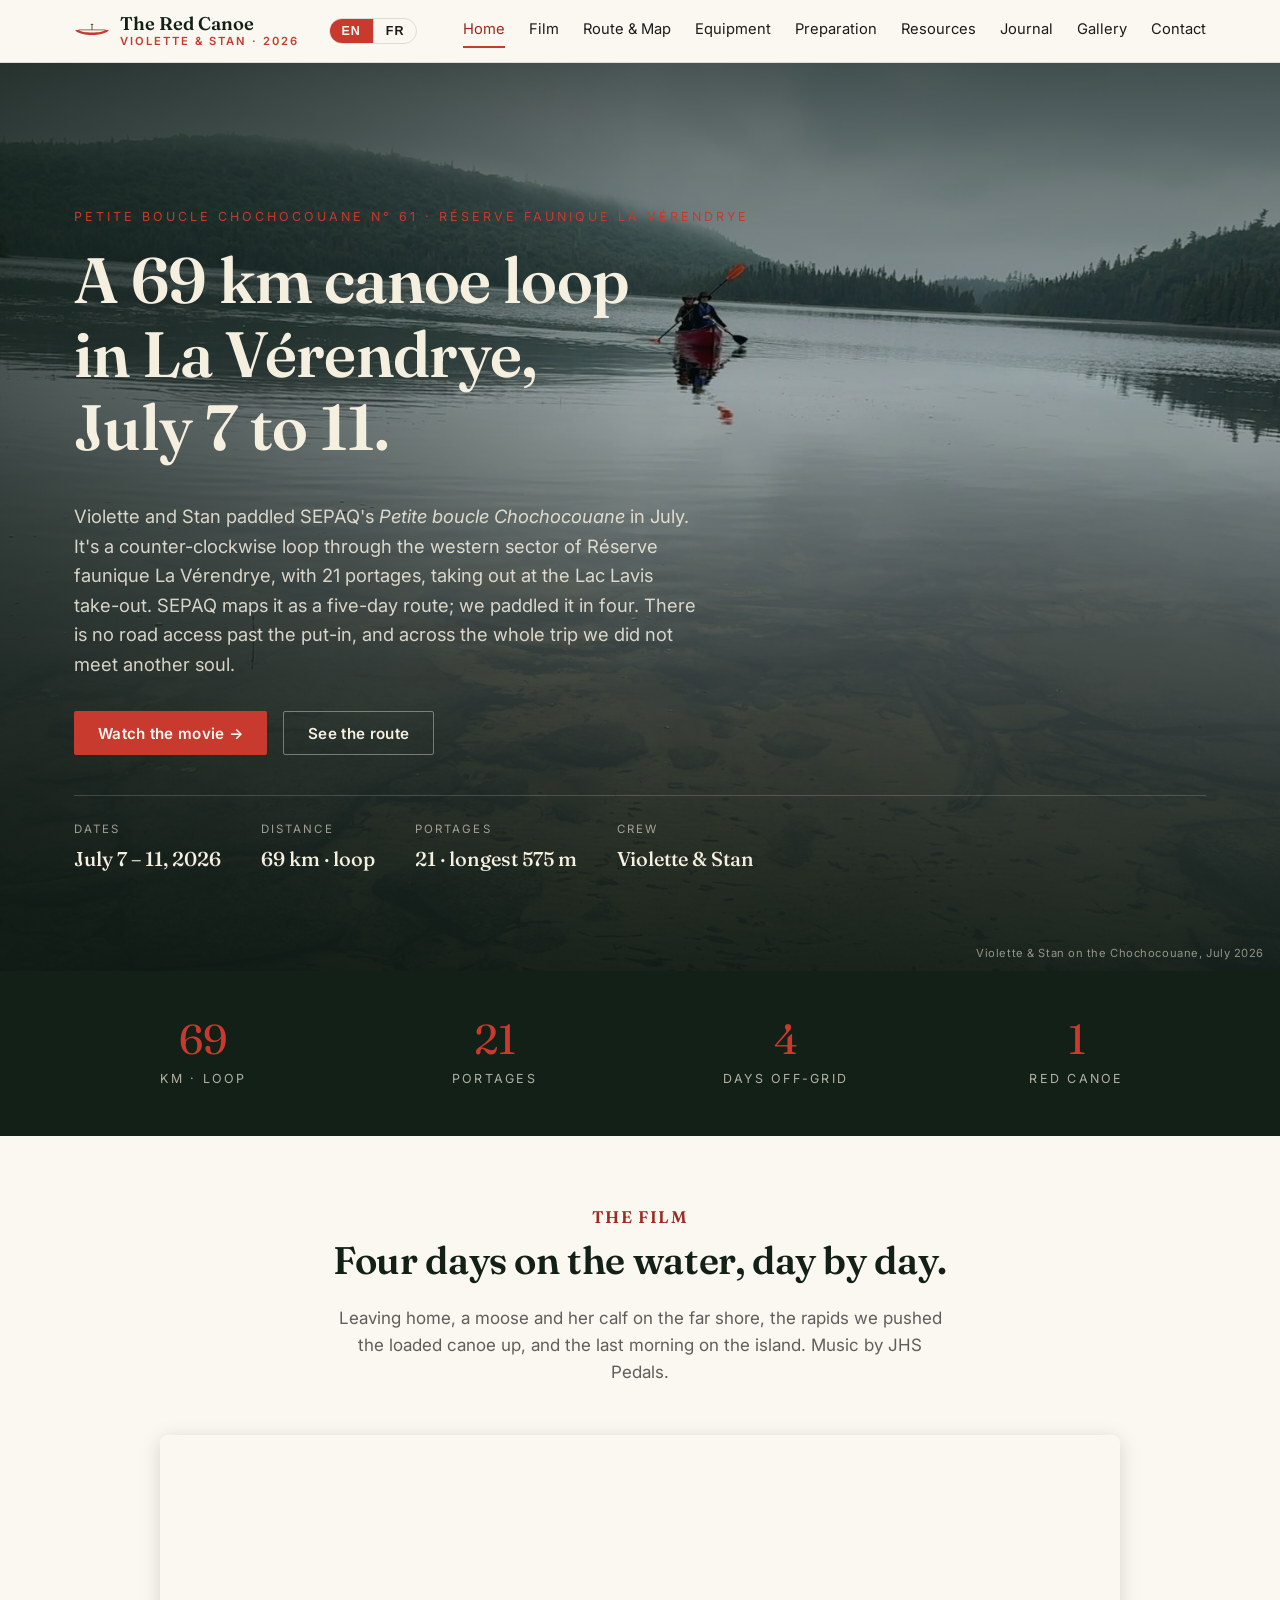
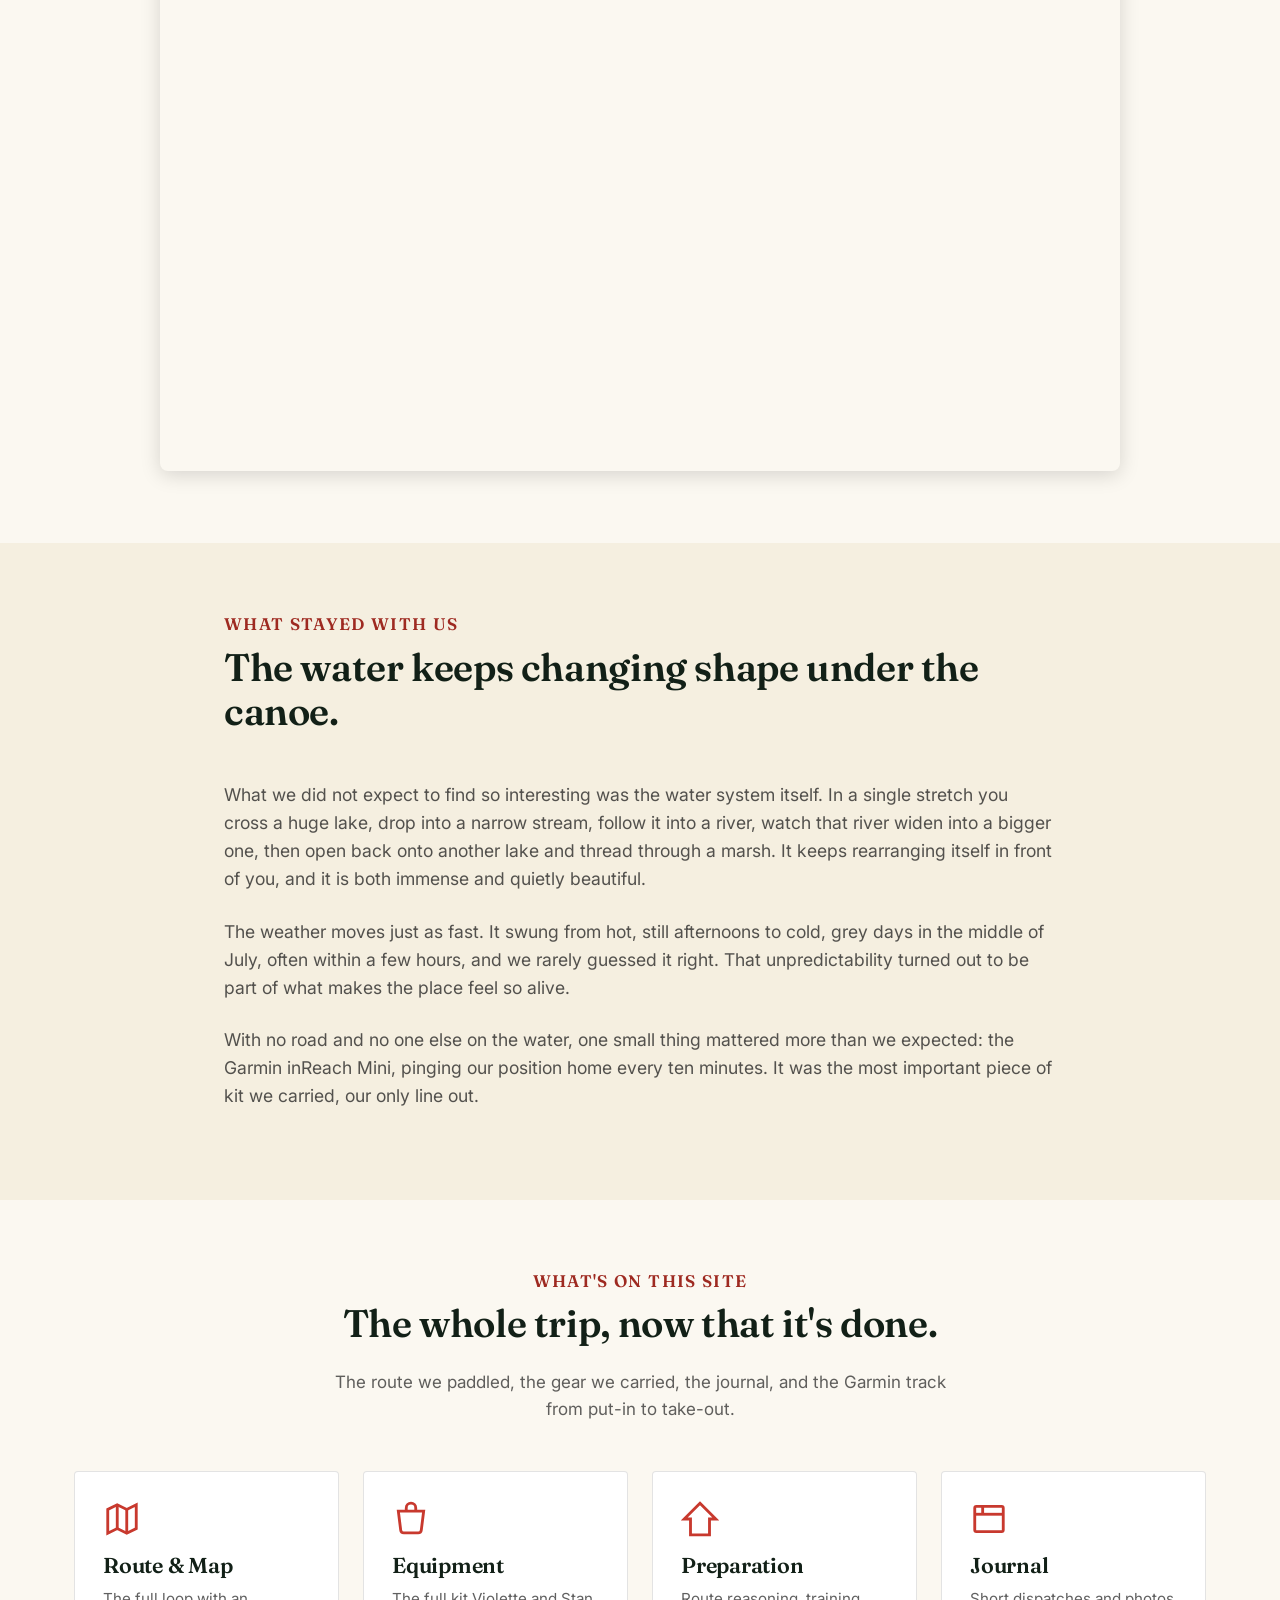
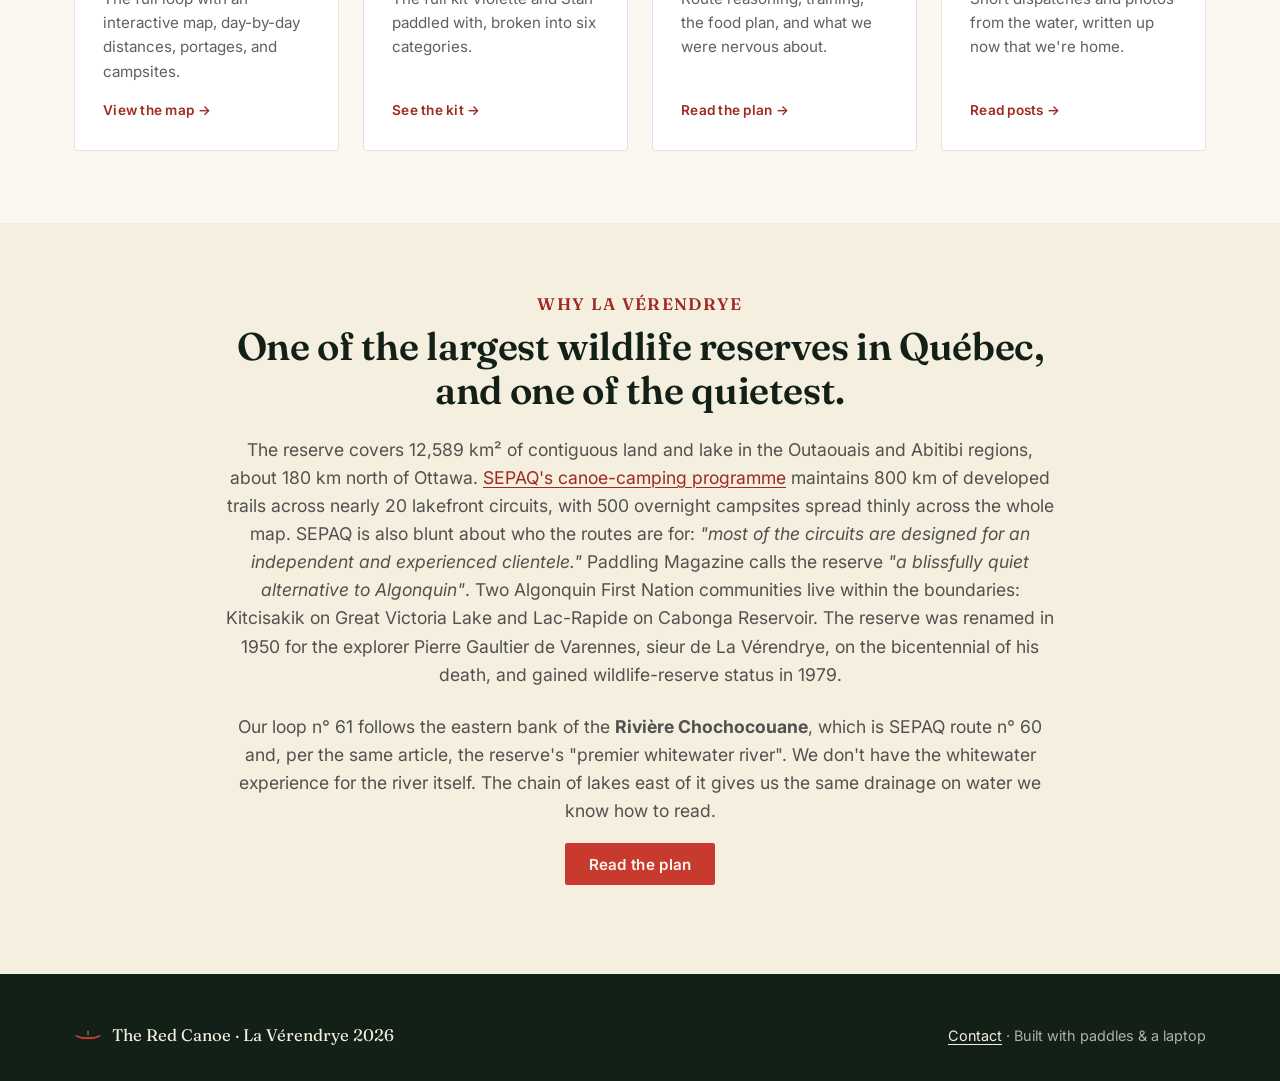
==== commit b48326d5: "Add Contact link to the footer on every page Footer previously had no contact path. Add a Contact li" ====
--- a/index.html
+++ b/index.html
@@ -307,7 +307,7 @@
       <span>The Red Canoe · La Vérendrye 2026</span>
     </div>
     <div>
-      Built with paddles &amp; a laptop
+      <a href="contact.html">Contact</a> · Built with paddles &amp; a laptop
     </div>
   </div>
 </footer>
